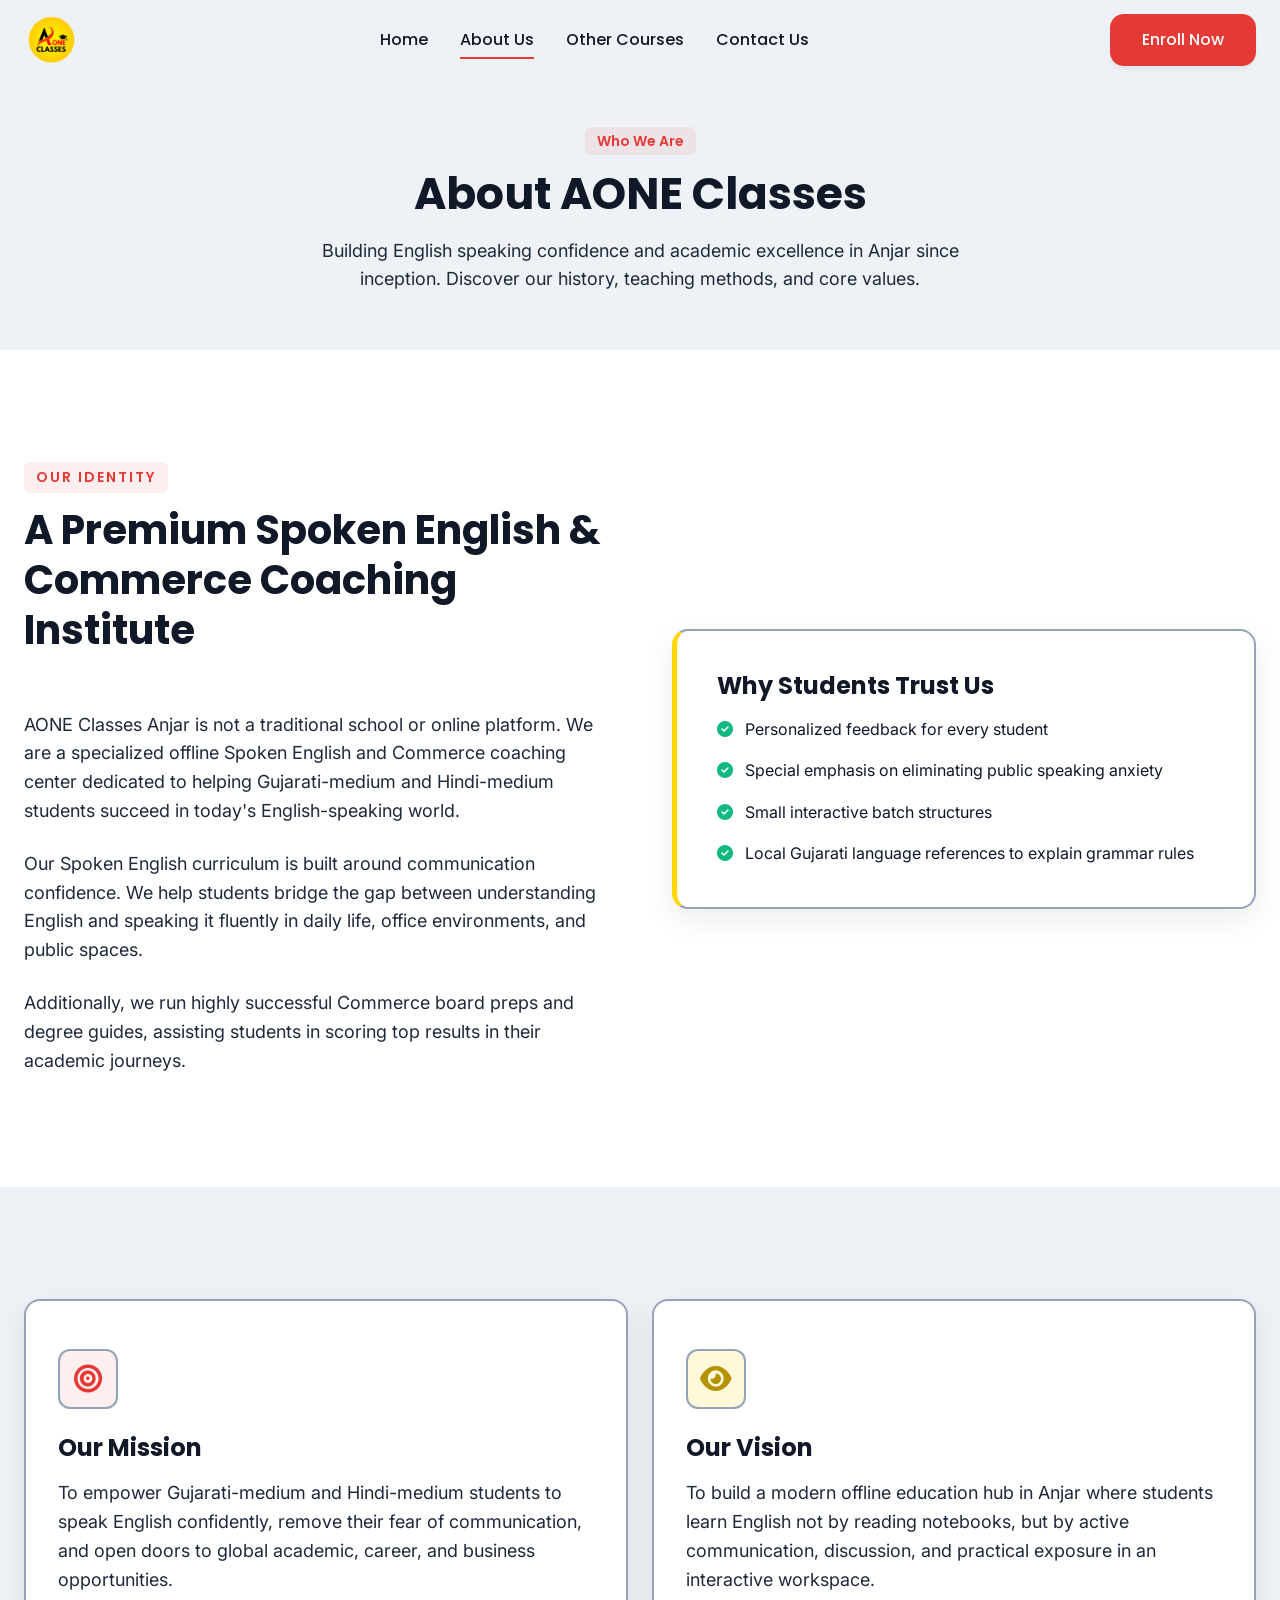
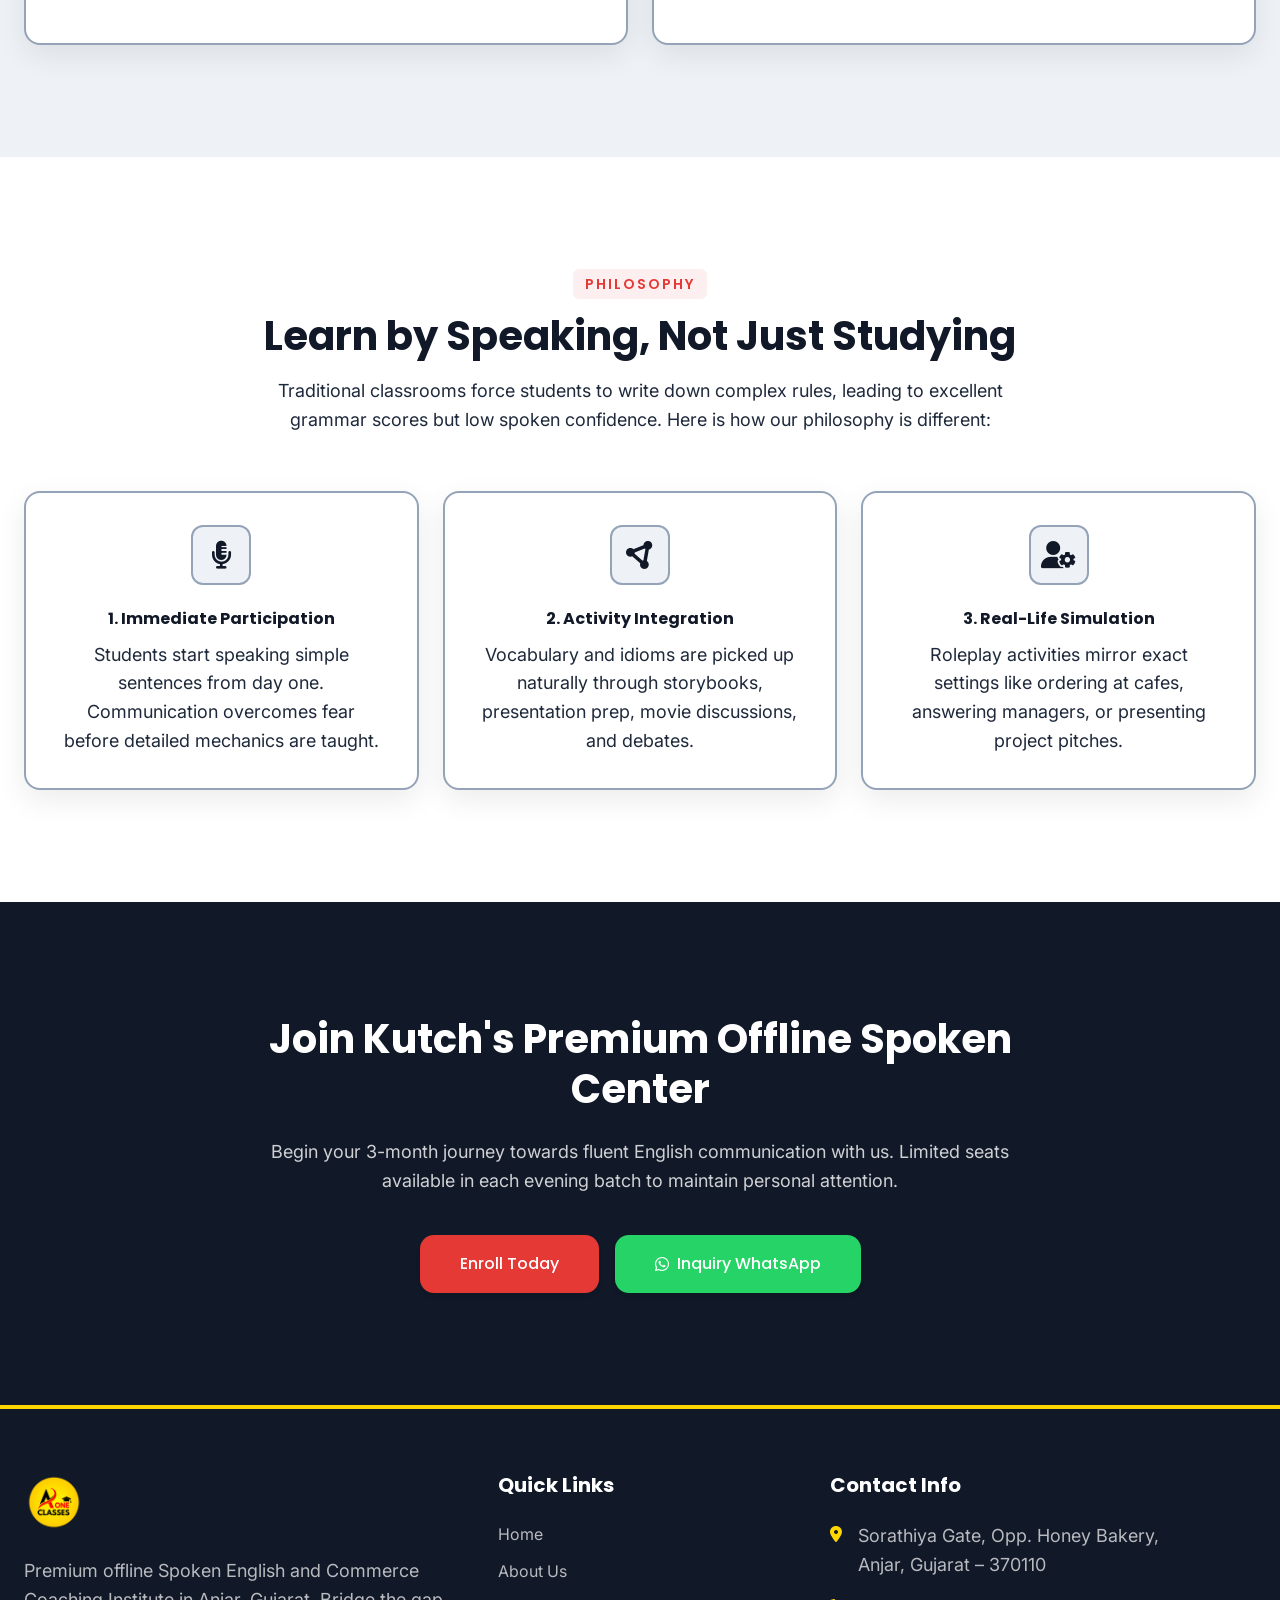
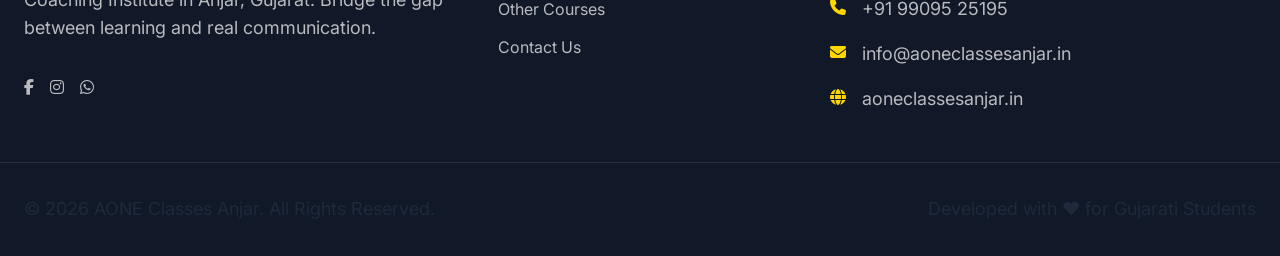
==== about.html @ 419263e0 "Initial commit: AONE Classes Anjar premium website" ====
<!DOCTYPE html>
<html lang="en">
<head>
  <meta charset="UTF-8">
  <meta name="viewport" content="width=device-width, initial-scale=1.0">
  <meta name="description" content="About AONE Classes Anjar. Learn about our Spoken English teaching philosophy, mission, vision, and practical learning methods designed for Gujarati students.">
  <title>About Us | AONE Classes Anjar</title>
  
  <!-- FontAwesome for Premium Icons -->
  <link rel="stylesheet" href="https://cdnjs.cloudflare.com/ajax/libs/font-awesome/6.4.0/css/all.min.css">
  
  <!-- Global & Component Styles -->
  <link rel="stylesheet" href="style.css">
</head>
<body>

  <!-- Sticky Navbar -->
  <header class="header header-transparent">
    <div class="container">
      <a href="index.html" class="logo" id="navLogo">
        <img src="assets/logo.png" alt="AONE Classes Logo">
      </a>
      
      <ul class="nav-links">
        <li><a href="index.html" class="nav-link">Home</a></li>
        <li><a href="about.html" class="nav-link active">About Us</a></li>
        <li><a href="courses.html" class="nav-link">Other Courses</a></li>
        <li><a href="contact.html" class="nav-link">Contact Us</a></li>
      </ul>
      
      <div class="nav-cta">
        <a href="contact.html" class="btn btn-primary">Enroll Now</a>
      </div>
      
      <button class="menu-btn" aria-label="Toggle Menu" id="mobileMenuBtn">
        <span></span>
        <span></span>
        <span></span>
      </button>
    </div>
  </header>

  <!-- Mobile Drawer Menu -->
  <div class="mobile-nav" id="mobileNavDrawer">
    <ul class="mobile-nav-links">
      <li><a href="index.html" class="mobile-nav-link">Home</a></li>
      <li><a href="about.html" class="mobile-nav-link active">About Us</a></li>
      <li><a href="courses.html" class="mobile-nav-link">Other Courses</a></li>
      <li><a href="contact.html" class="mobile-nav-link">Contact Us</a></li>
    </ul>
    <div style="margin-top: 2rem;">
      <a href="contact.html" class="btn btn-primary" style="width: 100%;">Enroll Now</a>
    </div>
  </div>

  <!-- Inner Page Banner / Hero -->
  <section class="section-padding bg-alternate" style="padding-top: calc(var(--header-height) + 3rem); padding-bottom: 3.5rem; text-align: center;">
    <div class="container reveal">
      <span class="tag" style="background-color: rgba(229, 57, 53, 0.08); color: var(--color-cta); padding: 0.25rem 0.75rem; border-radius: 6px; font-family: var(--font-headings); font-weight: 600; font-size: 0.875rem;">Who We Are</span>
      <h1 style="font-size: 2.75rem; margin-top: 0.75rem; margin-bottom: 1rem;">About AONE Classes</h1>
      <p style="max-width: 700px; margin: 0 auto;">Building English speaking confidence and academic excellence in Anjar since inception. Discover our history, teaching methods, and core values.</p>
    </div>
  </section>

  <!-- About Details Section -->
  <section class="section-padding">
    <div class="container">
      <div class="grid grid-2" style="align-items: center; gap: 4rem;">
        <div class="reveal">
          <div class="section-header">
            <span class="tag">Our Identity</span>
            <h2>A Premium Spoken English & Commerce Coaching Institute</h2>
          </div>
          <p style="margin-bottom: 1.5rem;">AONE Classes Anjar is not a traditional school or online platform. We are a specialized offline Spoken English and Commerce coaching center dedicated to helping Gujarati-medium and Hindi-medium students succeed in today's English-speaking world.</p>
          <p style="margin-bottom: 1.5rem;">Our Spoken English curriculum is built around communication confidence. We help students bridge the gap between understanding English and speaking it fluently in daily life, office environments, and public spaces.</p>
          <p>Additionally, we run highly successful Commerce board preps and degree guides, assisting students in scoring top results in their academic journeys.</p>
        </div>
        <div class="reveal delay-200">
          <div class="card" style="border-left: 5px solid var(--color-secondary); padding: 2.5rem;">
            <h3 style="margin-bottom: 1rem;">Why Students Trust Us</h3>
            <ul style="list-style: none; display: flex; flex-direction: column; gap: 1rem; color: var(--color-text-main);">
              <li style="display: flex; gap: 0.75rem; align-items: flex-start;"><i class="fa-solid fa-circle-check" style="color: #10B981; margin-top: 0.25rem;"></i> Personalized feedback for every student</li>
              <li style="display: flex; gap: 0.75rem; align-items: flex-start;"><i class="fa-solid fa-circle-check" style="color: #10B981; margin-top: 0.25rem;"></i> Special emphasis on eliminating public speaking anxiety</li>
              <li style="display: flex; gap: 0.75rem; align-items: flex-start;"><i class="fa-solid fa-circle-check" style="color: #10B981; margin-top: 0.25rem;"></i> Small interactive batch structures</li>
              <li style="display: flex; gap: 0.75rem; align-items: flex-start;"><i class="fa-solid fa-circle-check" style="color: #10B981; margin-top: 0.25rem;"></i> Local Gujarati language references to explain grammar rules</li>
            </ul>
          </div>
        </div>
      </div>
    </div>
  </section>

  <!-- Mission & Vision Cards Section -->
  <section class="section-padding bg-alternate">
    <div class="container">
      <div class="grid grid-2">
        <!-- Mission Card -->
        <div class="card reveal" style="padding: 3rem 2rem;">
          <div class="icon-box" style="background-color: rgba(229, 57, 53, 0.08); color: var(--color-cta);"><i class="fa-solid fa-bullseye"></i></div>
          <h3 style="margin-bottom: 1rem;">Our Mission</h3>
          <p>To empower Gujarati-medium and Hindi-medium students to speak English confidently, remove their fear of communication, and open doors to global academic, career, and business opportunities.</p>
        </div>
        
        <!-- Vision Card -->
        <div class="card reveal delay-200" style="padding: 3rem 2rem;">
          <div class="icon-box" style="background-color: rgba(255, 215, 0, 0.15); color: #B59300;"><i class="fa-solid fa-eye"></i></div>
          <h3 style="margin-bottom: 1rem;">Our Vision</h3>
          <p>To build a modern offline education hub in Anjar where students learn English not by reading notebooks, but by active communication, discussion, and practical exposure in an interactive workspace.</p>
        </div>
      </div>
    </div>
  </section>

  <!-- Teaching Philosophy Section -->
  <section class="section-padding">
    <div class="container">
      <div class="section-header center text-center reveal" style="max-width: 800px;">
        <span class="tag">Philosophy</span>
        <h2>Learn by Speaking, Not Just Studying</h2>
        <p>Traditional classrooms force students to write down complex rules, leading to excellent grammar scores but low spoken confidence. Here is how our philosophy is different:</p>
      </div>

      <div class="grid grid-3">
        <!-- Step 1 -->
        <div class="card reveal text-center">
          <div class="icon-box" style="margin: 0 auto 1.5rem;"><i class="fa-solid fa-microphone-lines"></i></div>
          <h4 style="margin-bottom: 0.75rem;">1. Immediate Participation</h4>
          <p>Students start speaking simple sentences from day one. Communication overcomes fear before detailed mechanics are taught.</p>
        </div>
        <!-- Step 2 -->
        <div class="card reveal delay-100 text-center">
          <div class="icon-box" style="margin: 0 auto 1.5rem;"><i class="fa-solid fa-circle-nodes"></i></div>
          <h4 style="margin-bottom: 0.75rem;">2. Activity Integration</h4>
          <p>Vocabulary and idioms are picked up naturally through storybooks, presentation prep, movie discussions, and debates.</p>
        </div>
        <!-- Step 3 -->
        <div class="card reveal delay-200 text-center">
          <div class="icon-box" style="margin: 0 auto 1.5rem;"><i class="fa-solid fa-user-gear"></i></div>
          <h4 style="margin-bottom: 0.75rem;">3. Real-Life Simulation</h4>
          <p>Roleplay activities mirror exact settings like ordering at cafes, answering managers, or presenting project pitches.</p>
        </div>
      </div>
    </div>
  </section>

  <!-- CTA Box Section -->
  <section class="section-padding" style="background-color: var(--color-primary); color: var(--color-bg-white);">
    <div class="container text-center reveal" style="max-width: 800px;">
      <h2 style="color: var(--color-bg-white); margin-bottom: 1.5rem;">Join Kutch's Premium Offline Spoken Center</h2>
      <p style="color: rgba(255, 255, 255, 0.8); margin-bottom: 2.5rem;">Begin your 3-month journey towards fluent English communication with us. Limited seats available in each evening batch to maintain personal attention.</p>
      <div class="btn-group" style="justify-content: center;">
        <a href="contact.html" class="btn btn-primary" style="padding: 1rem 2.5rem;">Enroll Today</a>
        <a href="https://wa.me/+919909525195?text=Hello%20Sir%20%F0%9F%91%8B%20%20I%20am%20interested%20in%20the%203-Month%20Spoken%20English%20Course.%20%20Could%20you%20please%20share%20the%20course%20details,%20fees,%20batch%20timings,%20and%20admission%20process?%20%20Thank%20you." class="btn btn-whatsapp" target="_blank" style="padding: 1rem 2.5rem;">
          <i class="fa-brands fa-whatsapp"></i> Inquiry WhatsApp
        </a>
      </div>
    </div>
  </section>

  <!-- Footer -->
  <footer class="footer">
    <div class="container footer-grid">
      <!-- Footer Col 1 -->
      <div class="footer-col">
        <a href="index.html" class="logo" style="max-width: 180px;">
          <img src="assets/logo.png" alt="AONE Classes Logo" style="height: 60px;">
        </a>
        <p>Premium offline Spoken English and Commerce Coaching Institute in Anjar, Gujarat. Bridge the gap between learning and real communication.</p>
        <div style="display: flex; gap: 1rem; margin-top: 0.5rem;">
          <a href="#" class="footer-link" aria-label="Facebook"><i class="fa-brands fa-facebook-f"></i></a>
          <a href="#" class="footer-link" aria-label="Instagram"><i class="fa-brands fa-instagram"></i></a>
          <a href="https://wa.me/+919909525195" class="footer-link" aria-label="WhatsApp"><i class="fa-brands fa-whatsapp"></i></a>
        </div>
      </div>

      <!-- Footer Col 2 -->
      <div class="footer-col">
        <h4>Quick Links</h4>
        <ul class="footer-links">
          <li><a href="index.html" class="footer-link">Home</a></li>
          <li><a href="about.html" class="footer-link">About Us</a></li>
          <li><a href="courses.html" class="footer-link">Other Courses</a></li>
          <li><a href="contact.html" class="footer-link">Contact Us</a></li>
        </ul>
      </div>

      <!-- Footer Col 3 -->
      <div class="footer-col">
        <h4>Contact Info</h4>
        <div class="footer-contact">
          <div class="footer-contact-item">
            <i class="fa-solid fa-location-dot"></i>
            <p>Sorathiya Gate, Opp. Honey Bakery,<br>Anjar, Gujarat – 370110</p>
          </div>
          <div class="footer-contact-item">
            <i class="fa-solid fa-phone"></i>
            <p><a href="tel:+919909525195" style="color: inherit;">+91 99095 25195</a></p>
          </div>
          <div class="footer-contact-item">
            <i class="fa-solid fa-envelope"></i>
            <p>info@aoneclassesanjar.in</p>
          </div>
          <div class="footer-contact-item">
            <i class="fa-solid fa-globe"></i>
            <p>aoneclassesanjar.in</p>
          </div>
        </div>
      </div>
    </div>

    <div class="container footer-bottom">
      <p>&copy; 2026 AONE Classes Anjar. All Rights Reserved.</p>
      <p>Developed with ❤️ for Gujarati Students</p>
    </div>
  </footer>

  <!-- Sticky Mobile Action Bar -->
  <div class="mobile-action-bar">
    <a href="tel:+919909525195" class="mobile-action-btn mobile-action-call">
      <i class="fa-solid fa-phone"></i> Call Now
    </a>
    <a href="https://wa.me/+919909525195?text=Hello%20Sir%20%F0%9F%91%8B%20%20I%20am%20interested%20in%20the%203-Month%20Spoken%20English%20Course.%20%20Could%20you%20please%20share%20the%20course%20details,%20fees,%20batch%20timings,%20and%20admission%20process?%20%20Thank%20you." target="_blank" class="mobile-action-btn mobile-action-whatsapp">
      <i class="fa-brands fa-whatsapp"></i> WhatsApp Inquiry
    </a>
  </div>

  <!-- Client-side Logic Script -->
  <script src="script.js"></script>
</body>
</html>
---- style.css ----
/* 
   AONE Classes Anjar - Premium Stylesheet
   Design System: White (65%) | Navy (20%) | Yellow (10%) | Red (5%)
*/

@import url('https://fonts.googleapis.com/css2?family=Inter:wght@400;500;600&family=Poppins:wght@500;600;700&display=swap');

/* --- Design Tokens / Variables --- */
:root {
  --color-primary: #111827;       /* Dark Navy */
  --color-secondary: #FFD700;     /* Yellow Accent */
  --color-cta: #E53935;           /* Red CTA */
  --color-cta-hover: #C62828;     /* Darker Red */
  --color-yellow-hover: #E6C200;  /* Darker Yellow */
  --color-bg-white: #FFFFFF;
  --color-bg-light: #EEF2F6;      /* Light Gray alternate background */
  --color-text-main: #0F172A;     /* Navy Text */
  --color-text-sub: #1E293B;      /* Gray Text */
  --color-border: #94A3B8;
  
  /* Fonts */
  --font-headings: 'Poppins', sans-serif;
  --font-body: 'Inter', sans-serif;
  
  /* Shadows */
  --shadow-sm: 0 4px 6px -1px rgba(0, 0, 0, 0.05), 0 2px 4px -1px rgba(0, 0, 0, 0.03);
  --shadow-md: 0 10px 30px rgba(0, 0, 0, 0.08);
  --shadow-lg: 0 20px 40px rgba(17, 24, 39, 0.12);
  --shadow-yellow: 0 10px 30px rgba(255, 215, 0, 0.25);
  --shadow-red: 0 10px 30px rgba(229, 57, 53, 0.25);
  
  /* Transitions */
  --transition-fast: 150ms cubic-bezier(0.4, 0, 0.2, 1);
  --transition-normal: 300ms cubic-bezier(0.4, 0, 0.2, 1);
  --transition-slow: 600ms cubic-bezier(0.4, 0, 0.2, 1);
  
  /* Layout */
  --max-width: 1280px;
  --header-height: 80px;
}

/* --- Reset & Base Styles --- */
*, *::before, *::after {
  box-sizing: border-box;
  margin: 0;
  padding: 0;
}

html {
  scroll-behavior: smooth;
  font-size: 16px;
}

body {
  font-family: var(--font-body);
  background-color: var(--color-bg-white);
  color: var(--color-text-main);
  line-height: 1.6;
  overflow-x: hidden;
  -webkit-font-smoothing: antialiased;
}

/* --- Typography --- */
h1, h2, h3, h4, h5, h6 {
  font-family: var(--font-headings);
  font-weight: 700;
  line-height: 1.25;
  color: var(--color-primary);
}

p {
  color: var(--color-text-sub);
  font-size: 1rem;
}

/* Fluid sizes */
h1 {
  font-size: 2.25rem; /* 36px Mobile */
}
h2 {
  font-size: 1.75rem; /* 28px Mobile */
}
h3 {
  font-size: 1.5rem;
}
.subheading {
  font-size: 1.25rem; /* 20px Mobile */
  color: var(--color-text-sub);
  font-family: var(--font-body);
}

@media (min-width: 768px) {
  h1 { font-size: 3rem; } /* 48px Tablet */
  h2 { font-size: 2rem; } /* 32px Tablet */
  .subheading { font-size: 1.35rem; }
}

@media (min-width: 1024px) {
  h1 { font-size: 4rem; } /* 64px Desktop */
  h2 { font-size: 2.5rem; } /* 40px Desktop */
  .subheading { font-size: 1.5rem; } /* 24px Desktop */
  p { font-size: 1.125rem; } /* 18px Desktop */
}

a {
  text-decoration: none;
  color: inherit;
  transition: var(--transition-fast);
}

/* --- Layout Utility --- */
.container {
  width: 100%;
  max-width: var(--max-width);
  margin-left: auto;
  margin-right: auto;
  padding-left: 1.5rem;
  padding-right: 1.5rem;
}

.section-padding {
  padding-top: 5rem;
  padding-bottom: 5rem;
}

@media (min-width: 768px) {
  .section-padding {
    padding-top: 7rem;
    padding-bottom: 7rem;
  }
}

.bg-alternate {
  background-color: var(--color-bg-light);
}

.text-center { text-align: center; }

.grid {
  display: grid;
  gap: 1.5rem;
}

.grid-2 {
  grid-template-columns: 1fr;
}

.grid-3 {
  grid-template-columns: 1fr;
}

.grid-4 {
  grid-template-columns: 1fr;
}

@media (min-width: 768px) {
  .grid-2 { grid-template-columns: repeat(2, 1fr); }
  .grid-3 { grid-template-columns: repeat(2, 1fr); }
  .grid-4 { grid-template-columns: repeat(2, 1fr); }
}

@media (min-width: 1024px) {
  .grid-3 { grid-template-columns: repeat(3, 1fr); }
  .grid-4 { grid-template-columns: repeat(4, 1fr); }
}

/* --- Button Design --- */
.btn {
  display: inline-flex;
  align-items: center;
  justify-content: center;
  font-family: var(--font-headings);
  font-weight: 500;
  font-size: 1rem;
  padding: 0.85rem 2rem;
  border-radius: 14px;
  cursor: pointer;
  transition: var(--transition-normal);
  border: none;
  text-align: center;
  gap: 0.5rem;
}

.btn-primary {
  background-color: var(--color-cta);
  color: var(--color-bg-white);
  box-shadow: var(--shadow-sm);
}

.btn-primary:hover {
  background-color: var(--color-cta-hover);
  transform: scale(1.03);
  box-shadow: var(--shadow-red);
}

.btn-secondary {
  background-color: var(--color-secondary);
  color: var(--color-primary);
  box-shadow: var(--shadow-sm);
}

.btn-secondary:hover {
  background-color: var(--color-yellow-hover);
  transform: translateY(-3px);
  box-shadow: var(--shadow-yellow);
}

.btn-outline {
  background-color: transparent;
  color: var(--color-primary);
  border: 2px solid var(--color-primary);
}

.btn-outline:hover {
  background-color: var(--color-primary);
  color: var(--color-bg-white);
}

.btn-group {
  display: flex;
  flex-wrap: wrap;
  gap: 1rem;
}

/* --- Navigation Bar --- */
.header {
  position: fixed;
  top: 0;
  left: 0;
  width: 100%;
  height: var(--header-height);
  z-index: 1000;
  transition: var(--transition-normal);
  display: flex;
  align-items: center;
}

.header-transparent {
  background-color: transparent;
}

.header-scrolled {
  background-color: rgba(255, 255, 255, 0.85);
  backdrop-filter: blur(10px);
  -webkit-backdrop-filter: blur(10px);
  box-shadow: 0 4px 20px rgba(0, 0, 0, 0.05);
  border-bottom: 1px solid var(--color-border);
}

.header .container {
  display: flex;
  justify-content: space-between;
  align-items: center;
}

.logo {
  font-family: var(--font-headings);
  font-weight: 700;
  font-size: 1.5rem;
  color: var(--color-primary);
  display: flex;
  align-items: center;
  gap: 0.5rem;
}

.logo:hover {
  transform: scale(1.05);
}

.logo span {
  color: var(--color-cta);
}

.logo-badge {
  background-color: var(--color-secondary);
  color: var(--color-primary);
  font-size: 0.75rem;
  padding: 0.2rem 0.5rem;
  border-radius: 6px;
  font-weight: 600;
}

.nav-links {
  display: none;
  list-style: none;
  gap: 2rem;
  align-items: center;
}

@media (min-width: 1024px) {
  .nav-links {
    display: flex;
  }
}

.nav-link {
  font-family: var(--font-headings);
  font-weight: 500;
  font-size: 1rem;
  color: var(--color-primary);
  position: relative;
  padding: 0.5rem 0;
}

.nav-link::after {
  content: '';
  position: absolute;
  bottom: 0;
  left: 0;
  width: 0;
  height: 2px;
  background-color: var(--color-cta);
  transition: var(--transition-normal);
}

.nav-link:hover::after,
.nav-link.active::after {
  width: 100%;
}

.nav-link:hover {
  color: var(--color-cta);
}

.nav-cta {
  display: none;
}

@media (min-width: 1024px) {
  .nav-cta {
    display: block;
  }
}

/* Mobile Menu Toggle */
.menu-btn {
  display: flex;
  flex-direction: column;
  justify-content: space-between;
  width: 28px;
  height: 20px;
  background: transparent;
  border: none;
  cursor: pointer;
  z-index: 1001;
}

.menu-btn span {
  display: block;
  width: 100%;
  height: 3px;
  background-color: var(--color-primary);
  border-radius: 2px;
  transition: var(--transition-normal);
}

@media (min-width: 1024px) {
  .menu-btn {
    display: none;
  }
}

/* Open state menu lines */
.menu-btn.open span:nth-child(1) {
  transform: translateY(8px) rotate(45deg);
}

.menu-btn.open span:nth-child(2) {
  opacity: 0;
}

.menu-btn.open span:nth-child(3) {
  transform: translateY(-9px) rotate(-45deg);
}

/* Mobile Menu Drawer */
.mobile-nav {
  position: fixed;
  top: 0;
  right: -100%;
  width: 80%;
  max-width: 320px;
  height: 100vh;
  background-color: var(--color-bg-white);
  box-shadow: -10px 0 30px rgba(0, 0, 0, 0.1);
  z-index: 999;
  padding: 8rem 2rem 2rem;
  transition: var(--transition-normal);
  display: flex;
  flex-direction: column;
  gap: 2rem;
}

.mobile-nav.open {
  right: 0;
}

.mobile-nav-links {
  list-style: none;
  display: flex;
  flex-direction: column;
  gap: 1.5rem;
}

.mobile-nav-link {
  font-family: var(--font-headings);
  font-size: 1.25rem;
  font-weight: 600;
  color: var(--color-primary);
}

.mobile-nav-link:hover,
.mobile-nav-link.active {
  color: var(--color-cta);
  padding-left: 0.5rem;
}

/* --- Card Styles --- */
.card {
  background-color: var(--color-bg-white);
  border-radius: 16px;
  border: 2px solid var(--color-border);
  box-shadow: var(--shadow-md);
  padding: 2rem;
  transition: var(--transition-normal);
  position: relative;
  overflow: hidden;
}

.card:hover {
  transform: translateY(-8px);
  box-shadow: var(--shadow-lg);
  border-color: var(--color-secondary);
}

.card::before {
  content: '';
  position: absolute;
  top: 0;
  left: 0;
  width: 100%;
  height: 4px;
  background: var(--color-secondary);
  opacity: 0;
  transition: var(--transition-normal);
}

.card:hover::before {
  opacity: 1;
}

/* Icon box inside card */
.icon-box {
  width: 60px;
  height: 60px;
  border-radius: 12px;
  background-color: var(--color-bg-light);
  border: 2px solid var(--color-border);
  display: flex;
  align-items: center;
  justify-content: center;
  font-size: 1.75rem;
  margin-bottom: 1.5rem;
  transition: var(--transition-normal);
  color: var(--color-primary);
}

.card:hover .icon-box {
  background-color: var(--color-secondary);
  transform: scale(1.05);
  box-shadow: var(--shadow-yellow);
}

/* --- Hero Section Layout --- */
.hero {
  padding-top: calc(var(--header-height) + 2rem);
  padding-bottom: 4rem;
  overflow: hidden;
  position: relative;
  background: linear-gradient(135deg, #FFFFFF 0%, var(--color-bg-light) 100%);
}

@media (min-width: 1024px) {
  .hero {
    padding-top: calc(var(--header-height) + 4rem);
    padding-bottom: 6rem;
  }
}

.hero-grid {
  display: grid;
  grid-template-columns: 1fr;
  align-items: center;
  gap: 3rem;
}

@media (min-width: 1024px) {
  .hero-grid {
    grid-template-columns: 1.2fr 0.8fr;
  }
}

.hero-content {
  display: flex;
  flex-direction: column;
  gap: 1.5rem;
}

.badge {
  display: inline-flex;
  align-items: center;
  align-self: flex-start;
  gap: 0.5rem;
  background-color: rgba(229, 57, 53, 0.1);
  color: var(--color-cta);
  padding: 0.5rem 1rem;
  border-radius: 30px;
  font-size: 0.875rem;
  font-weight: 600;
  font-family: var(--font-headings);
  border: 1px solid rgba(229, 57, 53, 0.2);
}

.hero-trust-bar {
  display: flex;
  flex-wrap: wrap;
  gap: 1rem;
  margin-top: 1rem;
}

.trust-item {
  display: flex;
  align-items: center;
  gap: 0.5rem;
  font-size: 0.875rem;
  font-weight: 500;
  color: var(--color-primary);
  background-color: var(--color-bg-white);
  padding: 0.4rem 0.8rem;
  border-radius: 30px;
  box-shadow: var(--shadow-sm);
  border: 2px solid var(--color-border);
}

.trust-item i {
  color: #10B981; /* Success Green */
}

/* Hero Image Column with yellow glow accent */
.hero-image-wrapper {
  position: relative;
  display: flex;
  justify-content: center;
  align-items: center;
}

.hero-glow {
  position: absolute;
  width: 350px;
  height: 350px;
  border-radius: 50%;
  background: radial-gradient(circle, rgba(255,215,0,0.4) 0%, rgba(255,255,255,0) 70%);
  filter: blur(20px);
  z-index: 1;
}

@media (min-width: 768px) {
  .hero-glow {
    width: 450px;
    height: 450px;
  }
}

.hero-image {
  position: relative;
  z-index: 2;
  width: 100%;
  max-width: 400px;
  border-radius: 24px;
  box-shadow: var(--shadow-lg);
  object-fit: cover;
  border: 4px solid var(--color-bg-white);
}

/* Floating Badges in Hero */
.floating-card {
  position: absolute;
  z-index: 3;
  background-color: var(--color-bg-white);
  padding: 0.85rem 1.25rem;
  border-radius: 16px;
  box-shadow: var(--shadow-md);
  display: flex;
  align-items: center;
  gap: 0.75rem;
  border: 2px solid var(--color-border);
  animation: float 4s ease-in-out infinite;
}

.floating-card-1 {
  top: 15%;
  left: -5%;
  animation-delay: 0s;
}

.floating-card-2 {
  bottom: 20%;
  right: -5%;
  animation-delay: 1.5s;
}

.floating-card-3 {
  bottom: 5%;
  left: 5%;
  animation-delay: 3s;
}

@media (max-width: 768px) {
  .floating-card {
    display: none; /* Hide on mobile to keep layout clean */
  }
}

.floating-card i {
  color: var(--color-cta);
  font-size: 1.25rem;
  background-color: rgba(229, 57, 53, 0.1);
  padding: 0.5rem;
  border-radius: 10px;
}

.floating-card span {
  font-family: var(--font-headings);
  font-weight: 600;
  font-size: 0.875rem;
  color: var(--color-primary);
}

@keyframes float {
  0% { transform: translateY(0px); }
  50% { transform: translateY(-10px); }
  100% { transform: translateY(0px); }
}

/* --- Section Title --- */
.section-header {
  margin-bottom: 3.5rem;
  max-width: 700px;
}

.section-header.center {
  margin-left: auto;
  margin-right: auto;
}

.section-header .tag {
  color: var(--color-cta);
  font-family: var(--font-headings);
  font-weight: 600;
  font-size: 0.875rem;
  text-transform: uppercase;
  letter-spacing: 2px;
  margin-bottom: 0.75rem;
  display: inline-block;
  background-color: rgba(229, 57, 53, 0.08);
  padding: 0.25rem 0.75rem;
  border-radius: 6px;
}

.section-header h2 {
  margin-bottom: 1rem;
}

/* --- Stats Grid --- */
.stats-bar {
  background-color: var(--color-primary);
  color: var(--color-bg-white);
  padding: 3rem 1.5rem;
  border-radius: 24px;
  margin-top: -3rem;
  position: relative;
  z-index: 10;
  box-shadow: var(--shadow-lg);
}

.stats-grid {
  display: grid;
  grid-template-columns: 1fr;
  gap: 2rem;
  text-align: center;
}

@media (min-width: 768px) {
  .stats-grid {
    grid-template-columns: repeat(3, 1fr);
  }
}

.stat-item h3 {
  font-size: 2.75rem;
  color: var(--color-secondary);
  margin-bottom: 0.25rem;
}

.stat-item p {
  color: rgba(255, 255, 255, 0.7);
  font-size: 1rem;
}

/* --- FAQ Accordion --- */
.faq-list {
  max-width: 800px;
  margin: 0 auto;
  display: flex;
  flex-direction: column;
  gap: 1rem;
}

.faq-item {
  border-radius: 12px;
  border: 2px solid var(--color-border);
  background-color: var(--color-bg-white);
  overflow: hidden;
  transition: var(--transition-normal);
}

.faq-question {
  width: 100%;
  padding: 1.5rem;
  display: flex;
  justify-content: space-between;
  align-items: center;
  background: none;
  border: none;
  cursor: pointer;
  text-align: left;
}

.faq-question h4 {
  font-size: 1.125rem;
  font-weight: 600;
  color: var(--color-primary);
  transition: var(--transition-normal);
}

.faq-icon {
  width: 24px;
  height: 24px;
  position: relative;
  flex-shrink: 0;
  transition: var(--transition-normal);
  color: var(--color-cta);
}

.faq-icon::before,
.faq-icon::after {
  content: '';
  position: absolute;
  background-color: currentColor;
  transition: var(--transition-normal);
}

/* Horizontal line */
.faq-icon::before {
  top: 11px;
  left: 4px;
  width: 16px;
  height: 2px;
}

/* Vertical line */
.faq-icon::after {
  top: 4px;
  left: 11px;
  width: 2px;
  height: 16px;
}

.faq-answer {
  max-height: 0;
  overflow: hidden;
  transition: max-height var(--transition-normal) ease-out;
}

.faq-answer-content {
  padding: 0 1.5rem 1.5rem;
  color: var(--color-text-sub);
  font-size: 1rem;
}

/* Active FAQ states toggled via JS */
.faq-item.active {
  border-color: var(--color-cta);
  box-shadow: 0 10px 20px rgba(229, 57, 53, 0.05);
}

.faq-item.active .faq-question h4 {
  color: var(--color-cta);
}

.faq-item.active .faq-icon {
  transform: rotate(45deg);
}

/* --- Testimonials --- */
.testimonials-grid {
  display: grid;
  grid-template-columns: 1fr;
  gap: 2rem;
}

@media (min-width: 768px) {
  .testimonials-grid {
    grid-template-columns: repeat(2, 1fr);
  }
}

@media (min-width: 1024px) {
  .testimonials-grid {
    grid-template-columns: repeat(3, 1fr);
  }
}

.testimonial-card {
  background-color: var(--color-bg-white);
  border-radius: 16px;
  border: 2px solid var(--color-border);
  box-shadow: var(--shadow-sm);
  padding: 2.25rem;
  display: flex;
  flex-direction: column;
  justify-content: space-between;
  position: relative;
  transition: var(--transition-normal);
}

.testimonial-card:hover {
  transform: translateY(-5px);
  box-shadow: var(--shadow-md);
  border-color: var(--color-secondary);
}

.testimonial-stars {
  color: var(--color-secondary);
  font-size: 1rem;
  margin-bottom: 1rem;
}

.testimonial-text {
  font-style: italic;
  font-size: 1rem;
  color: var(--color-text-main);
  margin-bottom: 1.5rem;
}

.testimonial-user {
  display: flex;
  align-items: center;
  gap: 1rem;
}

.testimonial-avatar {
  width: 48px;
  height: 48px;
  border-radius: 50%;
  background-color: var(--color-secondary);
  color: var(--color-primary);
  display: flex;
  align-items: center;
  justify-content: center;
  font-weight: 700;
  font-family: var(--font-headings);
}

.testimonial-user-info h5 {
  font-size: 1rem;
  font-weight: 600;
}

.testimonial-user-info span {
  font-size: 0.85rem;
  color: var(--color-text-sub);
}

/* --- Contact Page Form & Styling --- */
.contact-grid {
  display: grid;
  grid-template-columns: 1fr;
  gap: 3rem;
}

@media (min-width: 1024px) {
  .contact-grid {
    grid-template-columns: 1fr 1.2fr;
  }
}

.contact-info {
  display: flex;
  flex-direction: column;
  gap: 2rem;
}

.contact-info-item {
  display: flex;
  gap: 1.25rem;
  align-items: flex-start;
}

.contact-info-icon {
  width: 50px;
  height: 50px;
  border-radius: 12px;
  background-color: rgba(229, 57, 53, 0.08);
  color: var(--color-cta);
  display: flex;
  align-items: center;
  justify-content: center;
  font-size: 1.25rem;
  flex-shrink: 0;
}

.contact-info-text h4 {
  font-size: 1.125rem;
  margin-bottom: 0.25rem;
}

.contact-info-text p, 
.contact-info-text a {
  font-size: 1rem;
  color: var(--color-text-sub);
}

.map-wrapper {
  border-radius: 16px;
  overflow: hidden;
  box-shadow: var(--shadow-md);
  border: 2px solid var(--color-border);
  height: 250px;
}

@media (min-width: 768px) {
  .map-wrapper {
    height: 350px;
  }
}

.contact-form-card {
  background-color: var(--color-bg-white);
  border-radius: 20px;
  box-shadow: var(--shadow-lg);
  padding: 2.5rem;
  border: 2px solid var(--color-border);
}

.form-group {
  margin-bottom: 1.5rem;
  position: relative;
}

.form-label {
  display: block;
  font-size: 0.875rem;
  font-family: var(--font-headings);
  font-weight: 500;
  margin-bottom: 0.5rem;
  color: var(--color-primary);
}

.form-control {
  width: 100%;
  padding: 0.85rem 1.25rem;
  border: 2px solid var(--color-border);
  border-radius: 12px;
  font-family: var(--font-body);
  font-size: 1rem;
  background-color: var(--color-bg-light);
  color: var(--color-text-main);
  transition: var(--transition-normal);
}

.form-control:focus {
  outline: none;
  border-color: var(--color-cta);
  background-color: var(--color-bg-white);
  box-shadow: 0 0 0 4px rgba(229, 57, 53, 0.1);
}

textarea.form-control {
  resize: vertical;
  min-height: 120px;
}

/* Form success modal/card state */
.form-success-message {
  display: none;
  text-align: center;
  padding: 2rem 1rem;
}

.form-success-message i {
  font-size: 3.5rem;
  color: #10B981;
  margin-bottom: 1.5rem;
}

.form-success-message h3 {
  margin-bottom: 0.5rem;
}

/* --- Course Page Elements --- */
.course-card {
  padding: 2.5rem;
  background-color: var(--color-bg-white);
  border-radius: 20px;
  box-shadow: var(--shadow-md);
  border: 2px solid var(--color-border);
  transition: var(--transition-normal);
  display: flex;
  flex-direction: column;
  justify-content: space-between;
}

.course-card:hover {
  transform: translateY(-8px);
  box-shadow: var(--shadow-lg);
  border-color: var(--color-secondary);
}

.course-badge {
  display: inline-block;
  align-self: flex-start;
  background-color: rgba(255, 215, 0, 0.15);
  color: #B59300;
  padding: 0.35rem 0.85rem;
  border-radius: 8px;
  font-size: 0.8rem;
  font-weight: 600;
  font-family: var(--font-headings);
  margin-bottom: 1rem;
}

.course-title {
  font-size: 1.5rem;
  margin-bottom: 0.5rem;
}

.course-meta {
  color: var(--color-text-sub);
  font-size: 0.875rem;
  margin-bottom: 1.5rem;
}

.course-list {
  list-style: none;
  margin-bottom: 2rem;
  display: flex;
  flex-direction: column;
  gap: 0.75rem;
}

.course-list-item {
  display: flex;
  align-items: center;
  gap: 0.75rem;
  font-size: 0.95rem;
  color: var(--color-text-main);
}

.course-list-item i {
  color: #10B981;
  font-size: 0.875rem;
}

/* --- Footer --- */
.footer {
  background-color: var(--color-primary);
  color: rgba(255, 255, 255, 0.7);
  padding: 4rem 0 2rem;
  border-top: 4px solid var(--color-secondary);
}

.footer-grid {
  display: grid;
  grid-template-columns: 1fr;
  gap: 3rem;
  margin-bottom: 3rem;
}

@media (min-width: 768px) {
  .footer-grid {
    grid-template-columns: repeat(2, 1fr);
  }
}

@media (min-width: 1024px) {
  .footer-grid {
    grid-template-columns: 1.5fr 1fr 1.5fr;
  }
}

.footer-col {
  display: flex;
  flex-direction: column;
  gap: 1.5rem;
}

.footer-col h3,
.footer-col h4 {
  color: var(--color-bg-white);
  font-size: 1.25rem;
}

.footer-col p {
  color: rgba(255, 255, 255, 0.7);
}

.footer-links {
  list-style: none;
  display: flex;
  flex-direction: column;
  gap: 0.75rem;
}

.footer-link {
  color: rgba(255, 255, 255, 0.7);
  transition: var(--transition-fast);
}

.footer-link:hover {
  color: var(--color-secondary);
  padding-left: 0.25rem;
}

.footer-contact {
  display: flex;
  flex-direction: column;
  gap: 1rem;
}

.footer-contact-item {
  display: flex;
  align-items: flex-start;
  gap: 1rem;
}

.footer-contact-item i {
  color: var(--color-secondary);
  margin-top: 0.25rem;
}

.footer-bottom {
  border-top: 1px solid rgba(255, 255, 255, 0.1);
  padding-top: 2rem;
  display: flex;
  flex-direction: column;
  justify-content: space-between;
  align-items: center;
  gap: 1rem;
  text-align: center;
}

@media (min-width: 768px) {
  .footer-bottom {
    flex-direction: row;
    text-align: left;
  }
}

/* --- Mobile Bottom Sticky Action Bar --- */
.mobile-action-bar {
  position: fixed;
  bottom: 0;
  left: 0;
  width: 100%;
  background-color: var(--color-bg-white);
  border-top: 1px solid var(--color-border);
  box-shadow: 0 -4px 20px rgba(0, 0, 0, 0.08);
  display: flex;
  z-index: 900;
}

@media (min-width: 1024px) {
  .mobile-action-bar {
    display: none; /* Hide on desktop */
  }
}

.mobile-action-btn {
  flex: 1;
  text-align: center;
  padding: 1rem;
  font-family: var(--font-headings);
  font-weight: 600;
  font-size: 0.95rem;
  display: flex;
  align-items: center;
  justify-content: center;
  gap: 0.5rem;
}

.mobile-action-call {
  background-color: var(--color-primary);
  color: var(--color-bg-white);
}

.mobile-action-whatsapp {
  background-color: #25D366; /* WhatsApp Green */
  color: var(--color-bg-white);
}

/* Make sure scrolling has extra space on mobile to account for the sticky bar */
@media (max-width: 1023px) {
  body {
    padding-bottom: 60px;
  }
}

/* --- Scroll Animation Classes --- */
.reveal {
  opacity: 0;
  transform: translateY(40px);
  transition: opacity var(--transition-slow), transform var(--transition-slow);
}

.reveal.revealed {
  opacity: 1;
  transform: translateY(0);
}

/* Stagger delay classes */
.delay-100 { transition-delay: 100ms; }
.delay-200 { transition-delay: 200ms; }
.delay-300 { transition-delay: 300ms; }
.delay-400 { transition-delay: 400ms; }

/* Custom icon designs */
.icon-success {
  color: #10B981;
}

/* Learning Activities Specific Grid styling */
.activities-grid {
  grid-template-columns: 1fr;
}
@media (min-width: 640px) {
  .activities-grid { grid-template-columns: repeat(2, 1fr); }
}
@media (min-width: 1024px) {
  .activities-grid { grid-template-columns: repeat(3, 1fr); }
}

.activity-card {
  display: flex;
  gap: 1.25rem;
  align-items: flex-start;
  background-color: var(--color-bg-white);
  border: 2px solid var(--color-border);
  border-radius: 16px;
  padding: 1.5rem;
  transition: var(--transition-normal);
}

.activity-card:hover {
  transform: translateY(-5px);
  box-shadow: var(--shadow-md);
  border-color: var(--color-secondary);
}

.activity-icon {
  font-size: 1.5rem;
  color: var(--color-primary);
  background-color: var(--color-bg-light);
  width: 48px;
  height: 48px;
  border-radius: 10px;
  display: flex;
  align-items: center;
  justify-content: center;
  flex-shrink: 0;
  transition: var(--transition-normal);
}

.activity-card:hover .activity-icon {
  background-color: var(--color-secondary);
  color: var(--color-primary);
}

.activity-details h4 {
  font-size: 1.1rem;
  margin-bottom: 0.25rem;
}

.activity-details p {
  font-size: 0.9rem;
}

/* --- BRAND LOGO AND NEW SECTION ADDITIONS --- */

.logo img {
  height: 55px;
  width: auto;
  object-fit: contain;
  transition: var(--transition-normal);
}

.logo:hover img {
  transform: scale(1.05);
}

/* About Section Testimonial Carousel */
.about-carousel {
  position: relative;
  width: 100%;
  max-width: 420px;
  height: 380px;
  border-radius: 24px;
  overflow: hidden;
  box-shadow: var(--shadow-lg);
  background: var(--color-bg-white);
  border: 2px solid var(--color-border);
  display: flex;
  align-items: center;
  justify-content: center;
  margin: 0 auto;
}

.about-carousel-glow {
  position: absolute;
  width: 100%;
  height: 100%;
  background: radial-gradient(circle, rgba(255, 215, 0, 0.15) 0%, rgba(255, 255, 255, 0) 70%);
  z-index: 1;
  pointer-events: none;
}

.about-slide {
  position: absolute;
  top: 0;
  left: 0;
  width: 100%;
  height: 100%;
  padding: 2.5rem 2.5rem 4.5rem;
  display: flex;
  flex-direction: column;
  justify-content: space-between;
  opacity: 0;
  transform: translateX(30px);
  transition: opacity 600ms ease, transform 600ms ease;
  z-index: 2;
  background: var(--color-bg-white);
}

.about-slide.active {
  opacity: 1;
  transform: translateX(0);
}

.about-slide-content {
  font-style: italic;
  font-size: 1.05rem;
  color: var(--color-text-main);
  line-height: 1.6;
}

.about-slide-author {
  display: flex;
  align-items: center;
  gap: 1rem;
  margin-top: 1rem;
}

.about-slide-avatar {
  width: 44px;
  height: 44px;
  border-radius: 50%;
  background-color: var(--color-secondary);
  color: var(--color-primary);
  display: flex;
  align-items: center;
  justify-content: center;
  font-weight: 700;
  font-family: var(--font-headings);
}

.about-slide-details h5 {
  font-size: 0.95rem;
  font-weight: 600;
  color: var(--color-primary);
}

.about-slide-details span {
  font-size: 0.8rem;
  color: var(--color-text-sub);
}

.about-carousel-dots {
  position: absolute;
  bottom: 1.5rem;
  left: 50%;
  transform: translateX(-50%);
  display: flex;
  gap: 0.5rem;
  z-index: 10;
}

.about-carousel-dot {
  width: 8px;
  height: 8px;
  border-radius: 50%;
  background-color: var(--color-border);
  cursor: pointer;
  transition: var(--transition-fast);
}

.about-carousel-dot.active {
  background-color: var(--color-cta);
  width: 20px;
  border-radius: 4px;
}

/* Pain Points / Struggle List */
.struggle-list {
  list-style: none;
  display: flex;
  flex-direction: column;
  gap: 1rem;
  margin-top: 1.5rem;
}

.struggle-item {
  display: flex;
  align-items: center;
  gap: 1rem;
  padding: 1rem 1.25rem;
  background-color: var(--color-bg-white);
  border: 2px solid var(--color-border);
  border-radius: 14px;
  transition: var(--transition-normal);
  box-shadow: var(--shadow-sm);
}

.struggle-item:hover {
  transform: translateX(5px);
  border-color: rgba(229, 57, 53, 0.3);
  box-shadow: var(--shadow-md);
}

.struggle-icon {
  color: var(--color-cta);
  background-color: rgba(229, 57, 53, 0.1);
  width: 36px;
  height: 36px;
  border-radius: 50%;
  display: flex;
  align-items: center;
  justify-content: center;
  flex-shrink: 0;
  font-size: 0.875rem;
}

.struggle-text {
  font-weight: 500;
  font-size: 1rem;
  color: var(--color-primary);
}

/* Solutions / How AONE Helps */
.solution-list {
  list-style: none;
  display: flex;
  flex-direction: column;
  gap: 1rem;
  margin-top: 1.5rem;
}

.solution-item {
  display: flex;
  align-items: flex-start;
  gap: 1rem;
  padding: 1rem 1.25rem;
  background-color: var(--color-bg-white);
  border: 2px solid var(--color-border);
  border-radius: 14px;
  transition: var(--transition-normal);
  box-shadow: var(--shadow-sm);
}

.solution-item:hover {
  transform: translateX(5px);
  border-color: rgba(16, 185, 129, 0.3);
  box-shadow: var(--shadow-md);
}

.solution-icon {
  color: #10B981;
  background-color: rgba(16, 185, 129, 0.1);
  width: 36px;
  height: 36px;
  border-radius: 50%;
  display: flex;
  align-items: center;
  justify-content: center;
  flex-shrink: 0;
  font-size: 0.875rem;
  margin-top: 0.15rem;
}

.solution-text-container h4 {
  font-size: 1.05rem;
  margin-bottom: 0.15rem;
  color: var(--color-primary);
}

.solution-text-container p {
  font-size: 0.9rem;
  color: var(--color-text-sub);
}

/* Green WhatsApp Button Style */
.btn-whatsapp {
  background-color: #25D366; /* WhatsApp Green */
  color: #FFFFFF !important;
  box-shadow: var(--shadow-sm);
}

.btn-whatsapp:hover {
  background-color: #128C7E; /* Darker WhatsApp Green */
  transform: translateY(-3px);
  box-shadow: 0 10px 30px rgba(37, 211, 102, 0.25);
}

/* Carousel Arrow Buttons */
.about-carousel-arrow {
  position: absolute;
  top: 50%;
  transform: translateY(-50%);
  width: 44px;
  height: 44px;
  border-radius: 50%;
  background-color: var(--color-bg-white);
  border: 2px solid var(--color-border);
  color: var(--color-primary);
  display: flex;
  align-items: center;
  justify-content: center;
  cursor: pointer;
  z-index: 15;
  transition: var(--transition-normal);
  box-shadow: var(--shadow-sm);
  font-size: 1rem;
}

.about-carousel-arrow:hover {
  background-color: var(--color-cta);
  color: var(--color-bg-white);
  border-color: var(--color-cta);
  transform: translateY(-50%) scale(1.08);
  box-shadow: var(--shadow-red);
}

.about-carousel-arrow.prev {
  left: -22px;
}

.about-carousel-arrow.next {
  right: -22px;
}

@media (max-width: 768px) {
  .about-carousel-arrow.prev {
    left: 10px;
  }
  .about-carousel-arrow.next {
    right: 10px;
  }
}

/* Redesigned About Features List */
.about-features-list {
  list-style: none;
  display: flex;
  flex-direction: column;
  gap: 1.25rem;
  margin-bottom: 2rem;
}

.about-features-list li {
  display: flex;
  gap: 1rem;
  align-items: flex-start;
}

.about-features-list li i {
  color: #10B981;
  font-size: 1.25rem;
  margin-top: 0.2rem;
  flex-shrink: 0;
}

.about-features-list .list-content {
  display: flex;
  flex-direction: column;
  gap: 0.15rem;
}

.about-features-list .list-content strong {
  font-family: var(--font-headings);
  font-weight: 600;
  font-size: 1.05rem;
  color: var(--color-primary);
}

.about-features-list .list-content span {
  font-size: 0.95rem;
  color: var(--color-text-sub);
  line-height: 1.5;
}

@media (min-width: 640px) {
  .about-features-list .list-content {
    flex-direction: row;
    gap: 0.5rem;
    align-items: baseline;
  }
}
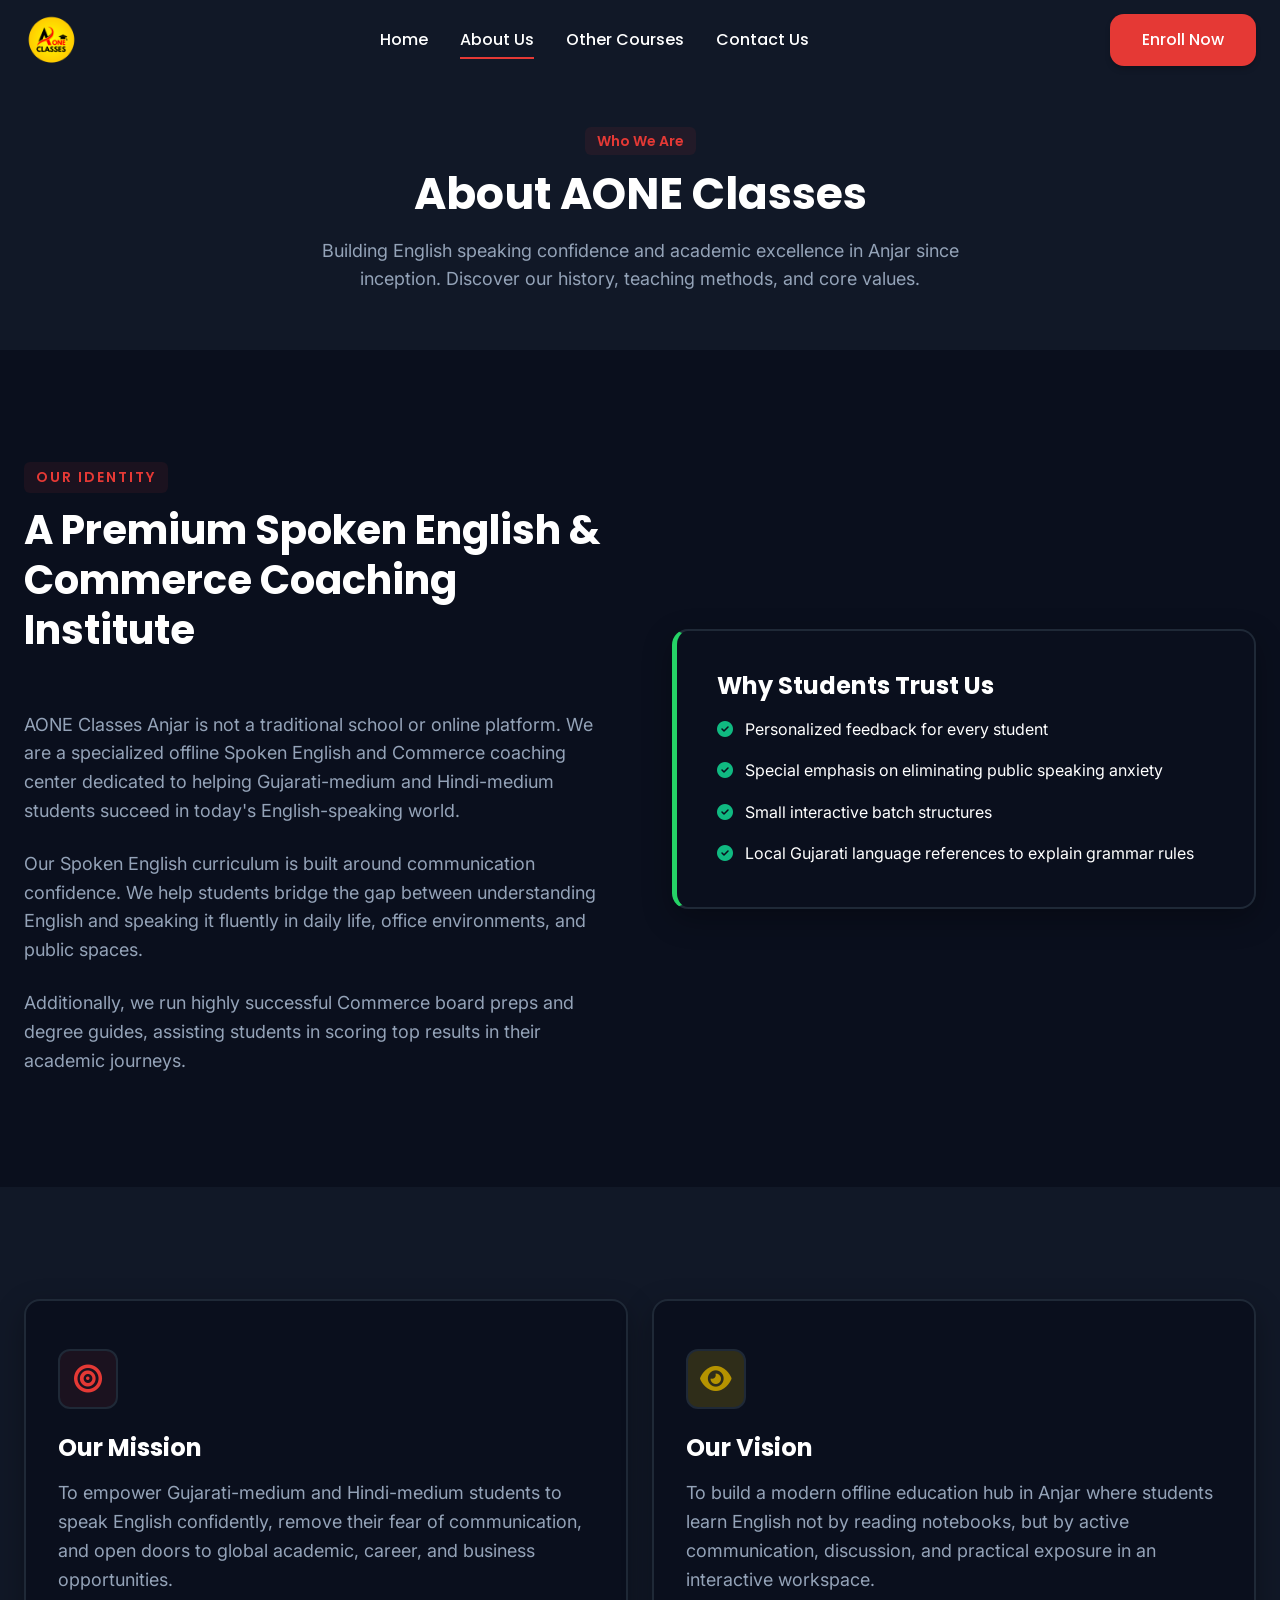
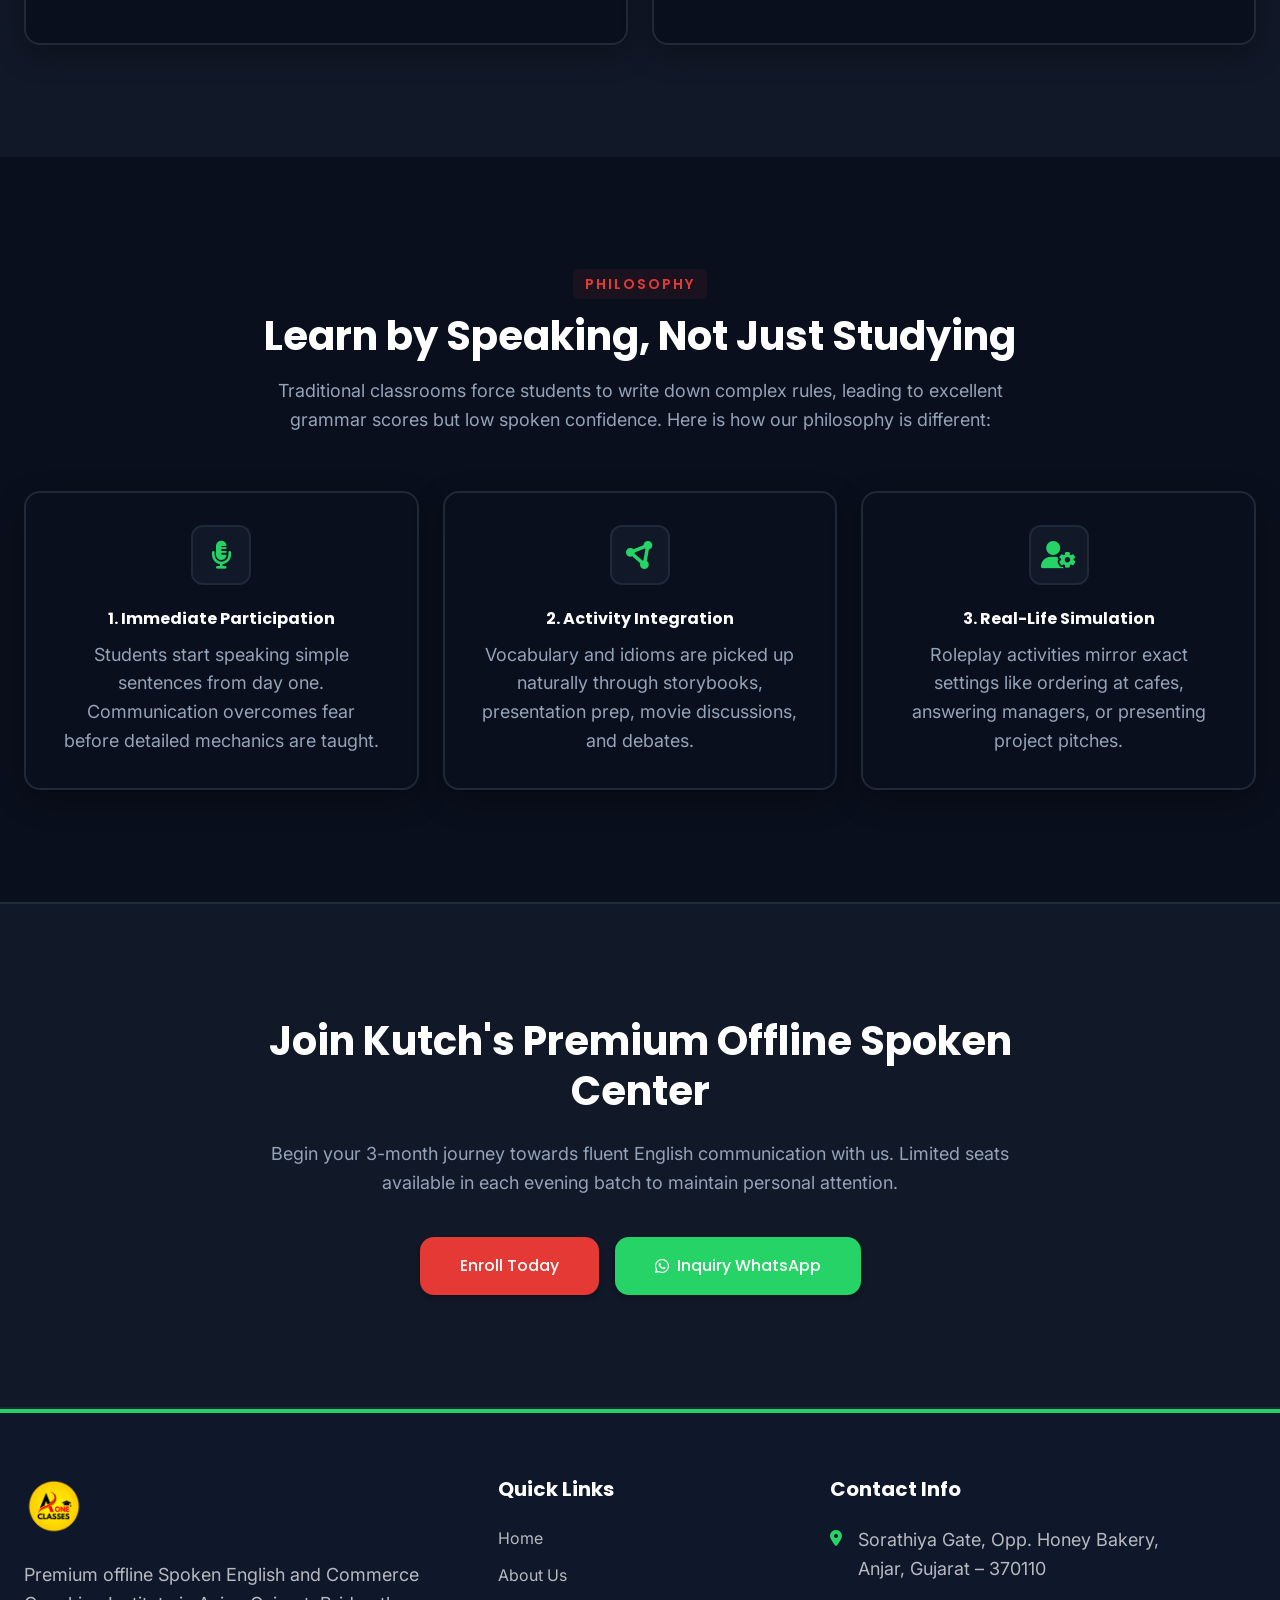
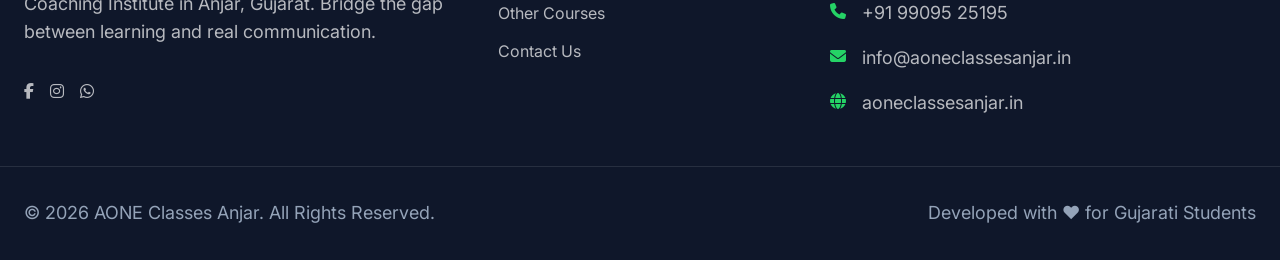
==== commit 121ac432: "Update colors on all HTML pages to resolve low contrast inline-styles and set dark navy theme consis" ====
--- a/about.html
+++ b/about.html
@@ -144,10 +144,10 @@
   </section>
 
   <!-- CTA Box Section -->
-  <section class="section-padding" style="background-color: var(--color-primary); color: var(--color-bg-white);">
+  <section class="section-padding" style="background-color: var(--color-bg-light); color: var(--color-text-main); border-top: 2px solid var(--color-border); border-bottom: 2px solid var(--color-border);">
     <div class="container text-center reveal" style="max-width: 800px;">
-      <h2 style="color: var(--color-bg-white); margin-bottom: 1.5rem;">Join Kutch's Premium Offline Spoken Center</h2>
-      <p style="color: rgba(255, 255, 255, 0.8); margin-bottom: 2.5rem;">Begin your 3-month journey towards fluent English communication with us. Limited seats available in each evening batch to maintain personal attention.</p>
+      <h2 style="color: var(--color-text-main); margin-bottom: 1.5rem;">Join Kutch's Premium Offline Spoken Center</h2>
+      <p style="color: var(--color-text-sub); margin-bottom: 2.5rem;">Begin your 3-month journey towards fluent English communication with us. Limited seats available in each evening batch to maintain personal attention.</p>
       <div class="btn-group" style="justify-content: center;">
         <a href="contact.html" class="btn btn-primary" style="padding: 1rem 2.5rem;">Enroll Today</a>
         <a href="https://wa.me/+919909525195?text=Hello%20Sir%20%F0%9F%91%8B%20%20I%20am%20interested%20in%20the%203-Month%20Spoken%20English%20Course.%20%20Could%20you%20please%20share%20the%20course%20details,%20fees,%20batch%20timings,%20and%20admission%20process?%20%20Thank%20you." class="btn btn-whatsapp" target="_blank" style="padding: 1rem 2.5rem;">
--- a/style.css
+++ b/style.css
@@ -7,27 +7,27 @@
 
 /* --- Design Tokens / Variables --- */
 :root {
-  --color-primary: #111827;       /* Dark Navy */
-  --color-secondary: #FFD700;     /* Yellow Accent */
+  --color-primary: #0F172A;       /* Dark Navy */
+  --color-secondary: #25D366;     /* Green Accent (WhatsApp Green) */
   --color-cta: #E53935;           /* Red CTA */
-  --color-cta-hover: #C62828;     /* Darker Red */
-  --color-yellow-hover: #E6C200;  /* Darker Yellow */
-  --color-bg-white: #FFFFFF;
-  --color-bg-light: #EEF2F6;      /* Light Gray alternate background */
-  --color-text-main: #0F172A;     /* Navy Text */
-  --color-text-sub: #1E293B;      /* Gray Text */
-  --color-border: #94A3B8;
+  --color-cta-hover: #D32F2F;     /* Darker Red */
+  --color-yellow-hover: #128C7E;  /* Darker Green */
+  --color-bg-white: #0A0F1D;      /* Deep Dark Background */
+  --color-bg-light: #111827;      /* Secondary Dark Background */
+  --color-text-main: #FFFFFF;     /* White Text */
+  --color-text-sub: #94A3B8;      /* Light Slate Text (Subtext) */
+  --color-border: #1F2937;        /* Dark Border */
   
   /* Fonts */
   --font-headings: 'Poppins', sans-serif;
   --font-body: 'Inter', sans-serif;
   
   /* Shadows */
-  --shadow-sm: 0 4px 6px -1px rgba(0, 0, 0, 0.05), 0 2px 4px -1px rgba(0, 0, 0, 0.03);
-  --shadow-md: 0 10px 30px rgba(0, 0, 0, 0.08);
-  --shadow-lg: 0 20px 40px rgba(17, 24, 39, 0.12);
-  --shadow-yellow: 0 10px 30px rgba(255, 215, 0, 0.25);
-  --shadow-red: 0 10px 30px rgba(229, 57, 53, 0.25);
+  --shadow-sm: 0 4px 6px -1px rgba(0, 0, 0, 0.2), 0 2px 4px -1px rgba(0, 0, 0, 0.1);
+  --shadow-md: 0 10px 30px rgba(0, 0, 0, 0.3);
+  --shadow-lg: 0 20px 40px rgba(0, 0, 0, 0.4);
+  --shadow-yellow: 0 10px 30px rgba(37, 211, 102, 0.2);
+  --shadow-red: 0 10px 30px rgba(229, 57, 53, 0.2);
   
   /* Transitions */
   --transition-fast: 150ms cubic-bezier(0.4, 0, 0.2, 1);
@@ -65,7 +65,7 @@
   font-family: var(--font-headings);
   font-weight: 700;
   line-height: 1.25;
-  color: var(--color-primary);
+  color: var(--color-text-main);
 }
 
 p {
@@ -183,7 +183,7 @@
 
 .btn-primary {
   background-color: var(--color-cta);
-  color: var(--color-bg-white);
+  color: #FFFFFF;
   box-shadow: var(--shadow-sm);
 }
 
@@ -195,7 +195,7 @@
 
 .btn-secondary {
   background-color: var(--color-secondary);
-  color: var(--color-primary);
+  color: #FFFFFF;
   box-shadow: var(--shadow-sm);
 }
 
@@ -207,12 +207,12 @@
 
 .btn-outline {
   background-color: transparent;
-  color: var(--color-primary);
-  border: 2px solid var(--color-primary);
+  color: var(--color-text-main);
+  border: 2px solid var(--color-text-main);
 }
 
 .btn-outline:hover {
-  background-color: var(--color-primary);
+  background-color: var(--color-text-main);
   color: var(--color-bg-white);
 }
 
@@ -240,10 +240,10 @@
 }
 
 .header-scrolled {
-  background-color: rgba(255, 255, 255, 0.85);
+  background-color: rgba(10, 15, 29, 0.85);
   backdrop-filter: blur(10px);
   -webkit-backdrop-filter: blur(10px);
-  box-shadow: 0 4px 20px rgba(0, 0, 0, 0.05);
+  box-shadow: 0 4px 20px rgba(0, 0, 0, 0.2);
   border-bottom: 1px solid var(--color-border);
 }
 
@@ -257,7 +257,7 @@
   font-family: var(--font-headings);
   font-weight: 700;
   font-size: 1.5rem;
-  color: var(--color-primary);
+  color: var(--color-text-main);
   display: flex;
   align-items: center;
   gap: 0.5rem;
@@ -297,7 +297,7 @@
   font-family: var(--font-headings);
   font-weight: 500;
   font-size: 1rem;
-  color: var(--color-primary);
+  color: var(--color-text-main);
   position: relative;
   padding: 0.5rem 0;
 }
@@ -349,7 +349,7 @@
   display: block;
   width: 100%;
   height: 3px;
-  background-color: var(--color-primary);
+  background-color: var(--color-text-main);
   border-radius: 2px;
   transition: var(--transition-normal);
 }
@@ -406,7 +406,7 @@
   font-family: var(--font-headings);
   font-size: 1.25rem;
   font-weight: 600;
-  color: var(--color-primary);
+  color: var(--color-text-main);
 }
 
 .mobile-nav-link:hover,
@@ -462,7 +462,7 @@
   font-size: 1.75rem;
   margin-bottom: 1.5rem;
   transition: var(--transition-normal);
-  color: var(--color-primary);
+  color: var(--color-secondary);
 }
 
 .card:hover .icon-box {
@@ -477,7 +477,7 @@
   padding-bottom: 4rem;
   overflow: hidden;
   position: relative;
-  background: linear-gradient(135deg, #FFFFFF 0%, var(--color-bg-light) 100%);
+  background: linear-gradient(135deg, var(--color-bg-white) 0%, var(--color-bg-light) 100%);
 }
 
 @media (min-width: 1024px) {
@@ -534,7 +534,7 @@
   gap: 0.5rem;
   font-size: 0.875rem;
   font-weight: 500;
-  color: var(--color-primary);
+  color: var(--color-text-main);
   background-color: var(--color-bg-white);
   padding: 0.4rem 0.8rem;
   border-radius: 30px;
@@ -633,7 +633,7 @@
   font-family: var(--font-headings);
   font-weight: 600;
   font-size: 0.875rem;
-  color: var(--color-primary);
+  color: var(--color-text-main);
 }
 
 @keyframes float {
@@ -673,14 +673,15 @@
 
 /* --- Stats Grid --- */
 .stats-bar {
-  background-color: var(--color-primary);
-  color: var(--color-bg-white);
+  background-color: var(--color-bg-light);
+  color: var(--color-text-main);
   padding: 3rem 1.5rem;
   border-radius: 24px;
   margin-top: -3rem;
   position: relative;
   z-index: 10;
   box-shadow: var(--shadow-lg);
+  border: 2px solid var(--color-border);
 }
 
 .stats-grid {
@@ -739,7 +740,7 @@
 .faq-question h4 {
   font-size: 1.125rem;
   font-weight: 600;
-  color: var(--color-primary);
+  color: var(--color-text-main);
   transition: var(--transition-normal);
 }
 
@@ -964,7 +965,7 @@
   font-family: var(--font-headings);
   font-weight: 500;
   margin-bottom: 0.5rem;
-  color: var(--color-primary);
+  color: var(--color-text-main);
 }
 
 .form-control {
@@ -1107,7 +1108,7 @@
 
 .footer-col h3,
 .footer-col h4 {
-  color: var(--color-bg-white);
+  color: var(--color-text-main);
   font-size: 1.25rem;
 }
 
@@ -1201,12 +1202,12 @@
 
 .mobile-action-call {
   background-color: var(--color-primary);
-  color: var(--color-bg-white);
+  color: #FFFFFF;
 }
 
 .mobile-action-whatsapp {
   background-color: #25D366; /* WhatsApp Green */
-  color: var(--color-bg-white);
+  color: #FFFFFF;
 }
 
 /* Make sure scrolling has extra space on mobile to account for the sticky bar */
@@ -1269,7 +1270,7 @@
 
 .activity-icon {
   font-size: 1.5rem;
-  color: var(--color-primary);
+  color: var(--color-secondary);
   background-color: var(--color-bg-light);
   width: 48px;
   height: 48px;
@@ -1386,7 +1387,7 @@
 .about-slide-details h5 {
   font-size: 0.95rem;
   font-weight: 600;
-  color: var(--color-primary);
+  color: var(--color-text-main);
 }
 
 .about-slide-details span {
@@ -1462,7 +1463,7 @@
 .struggle-text {
   font-weight: 500;
   font-size: 1rem;
-  color: var(--color-primary);
+  color: var(--color-text-main);
 }
 
 /* Solutions / How AONE Helps */
@@ -1509,7 +1510,7 @@
 .solution-text-container h4 {
   font-size: 1.05rem;
   margin-bottom: 0.15rem;
-  color: var(--color-primary);
+  color: var(--color-text-main);
 }
 
 .solution-text-container p {
@@ -1540,7 +1541,7 @@
   border-radius: 50%;
   background-color: var(--color-bg-white);
   border: 2px solid var(--color-border);
-  color: var(--color-primary);
+  color: var(--color-text-main);
   display: flex;
   align-items: center;
   justify-content: center;
@@ -1553,7 +1554,7 @@
 
 .about-carousel-arrow:hover {
   background-color: var(--color-cta);
-  color: var(--color-bg-white);
+  color: #FFFFFF;
   border-color: var(--color-cta);
   transform: translateY(-50%) scale(1.08);
   box-shadow: var(--shadow-red);
@@ -1608,7 +1609,7 @@
   font-family: var(--font-headings);
   font-weight: 600;
   font-size: 1.05rem;
-  color: var(--color-primary);
+  color: var(--color-text-main);
 }
 
 .about-features-list .list-content span {
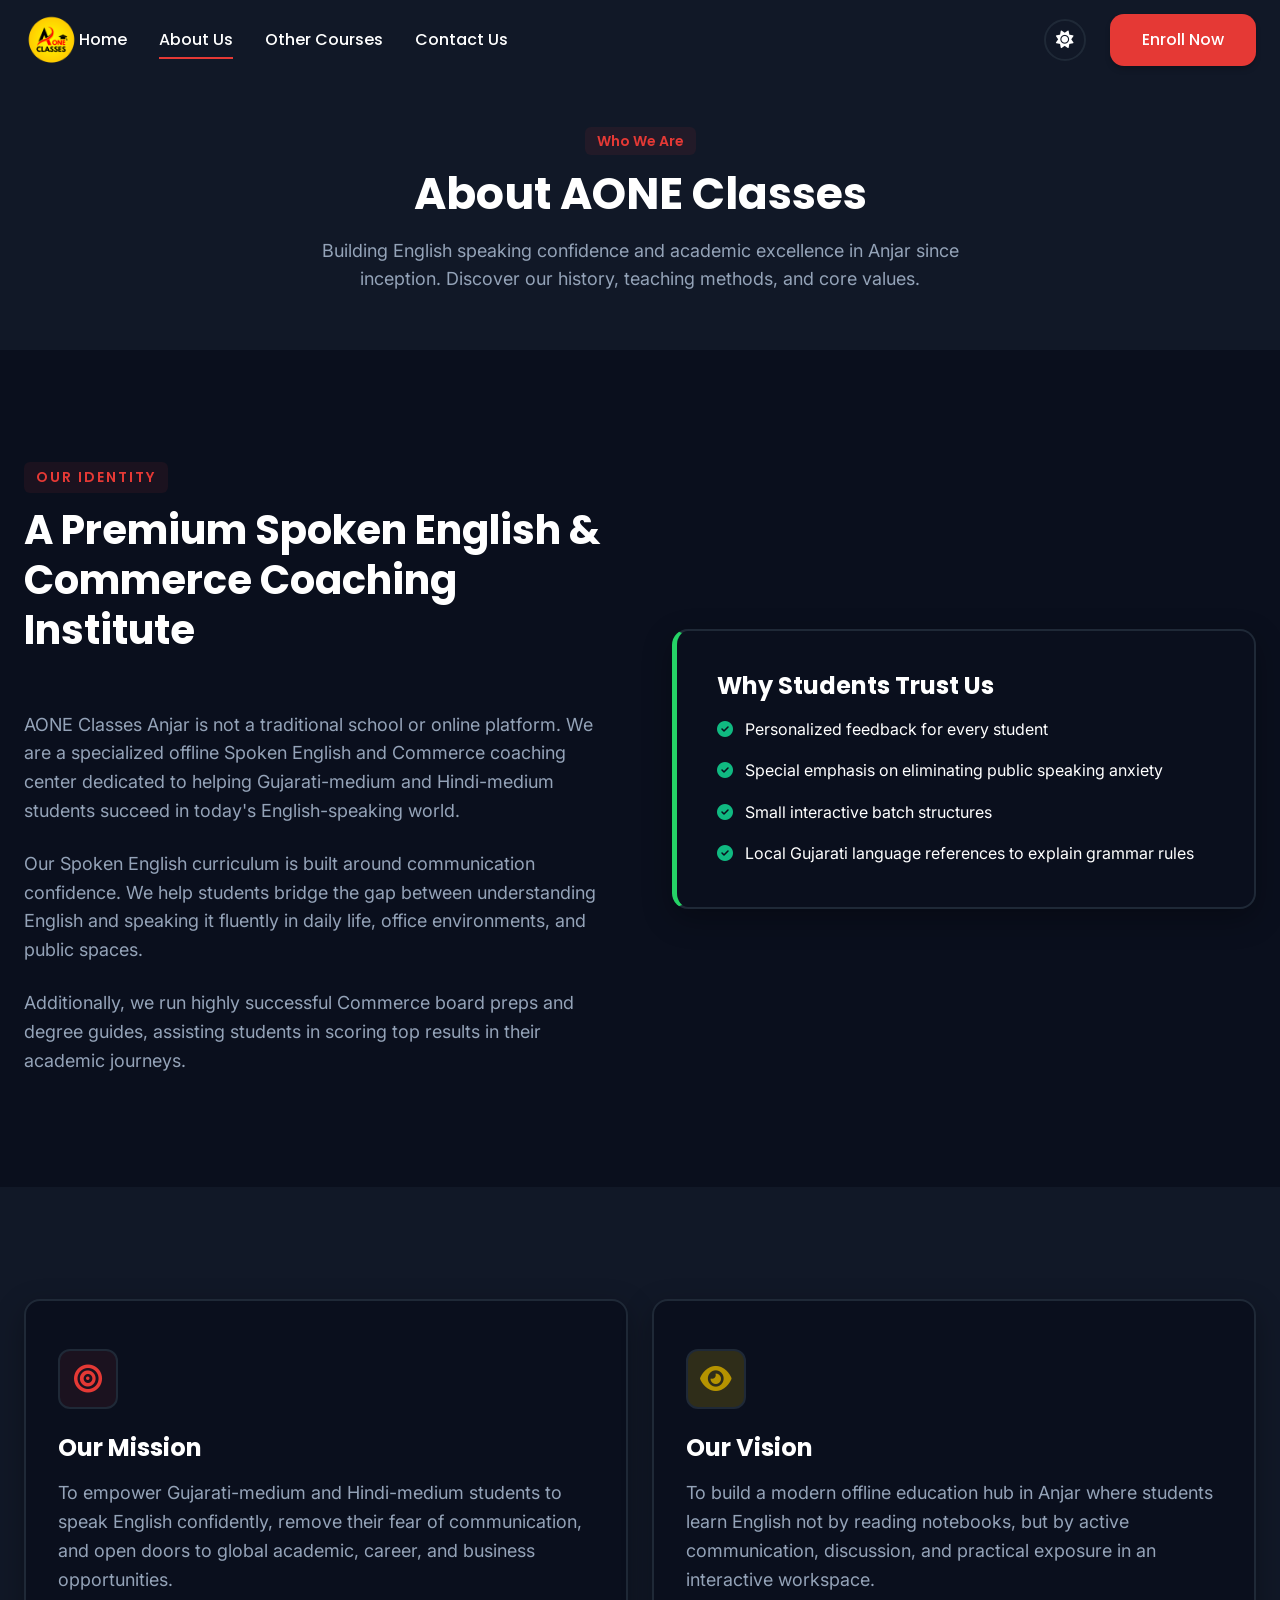
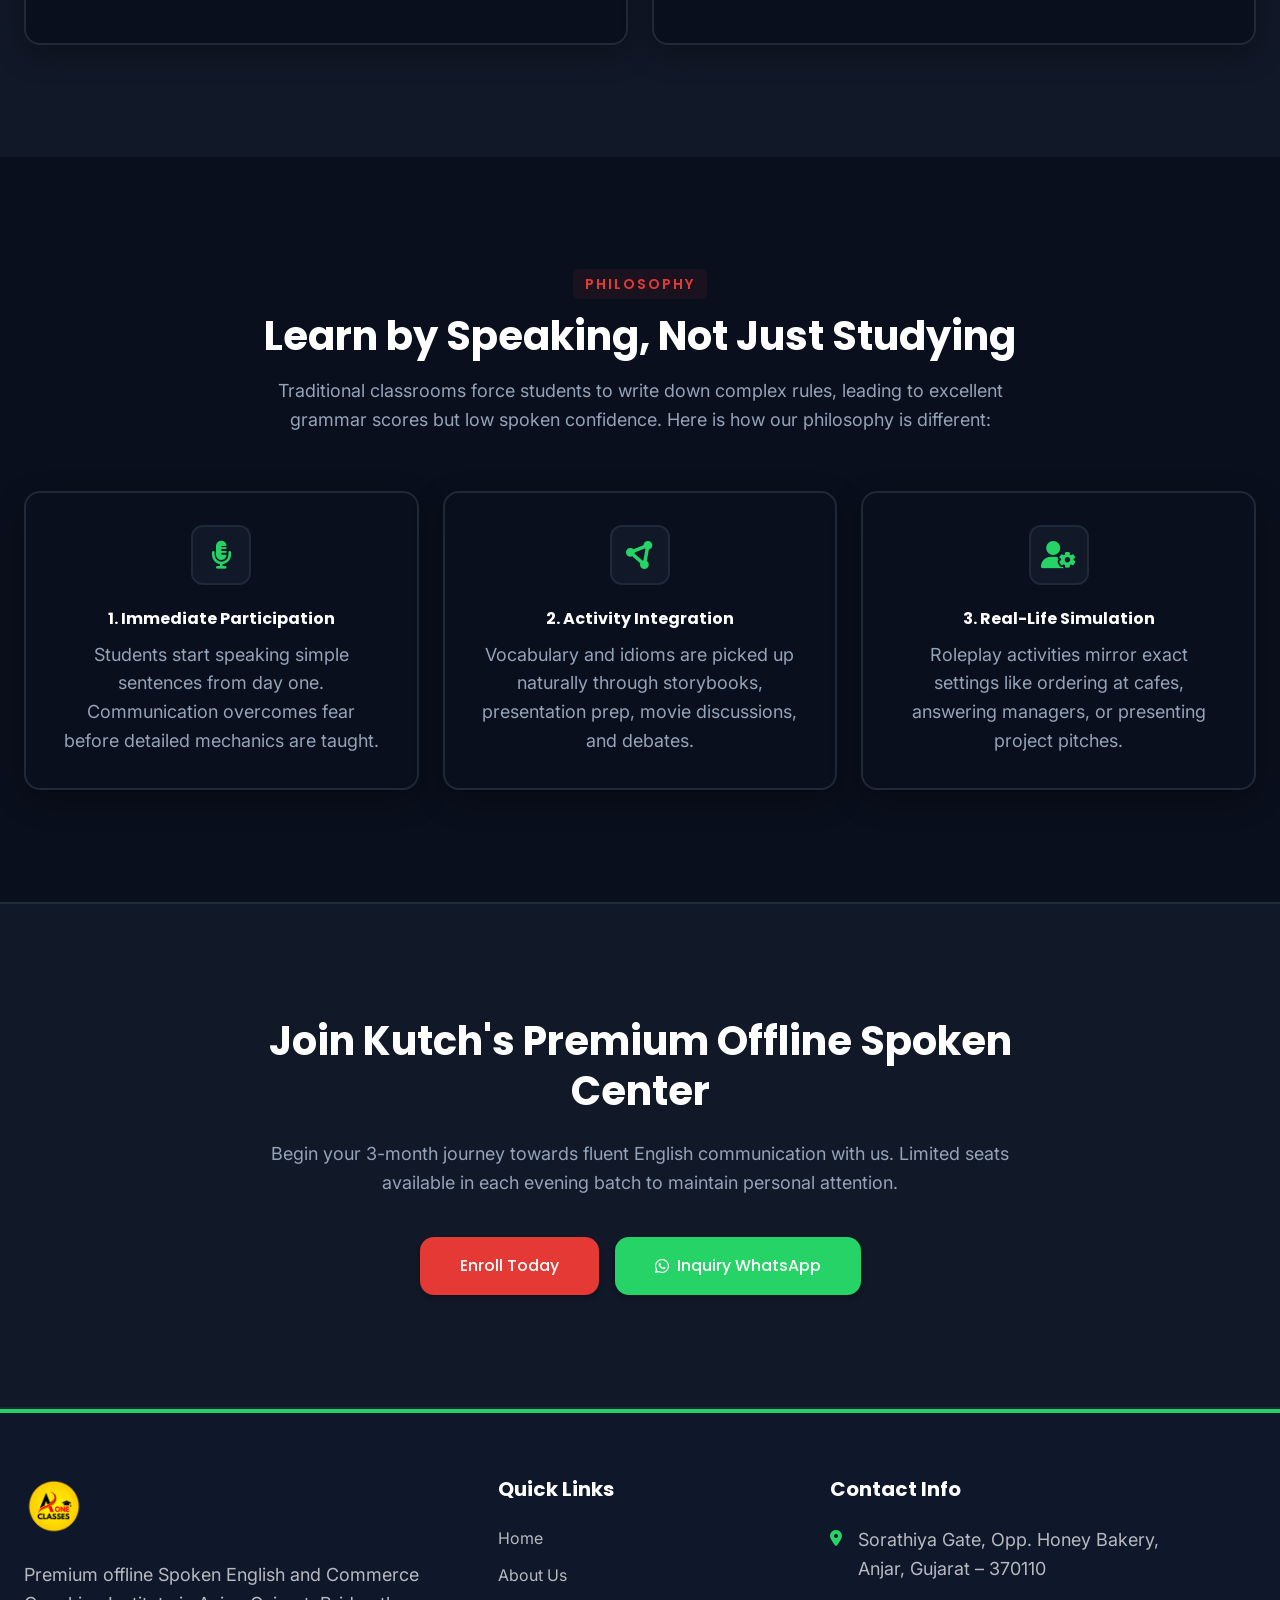
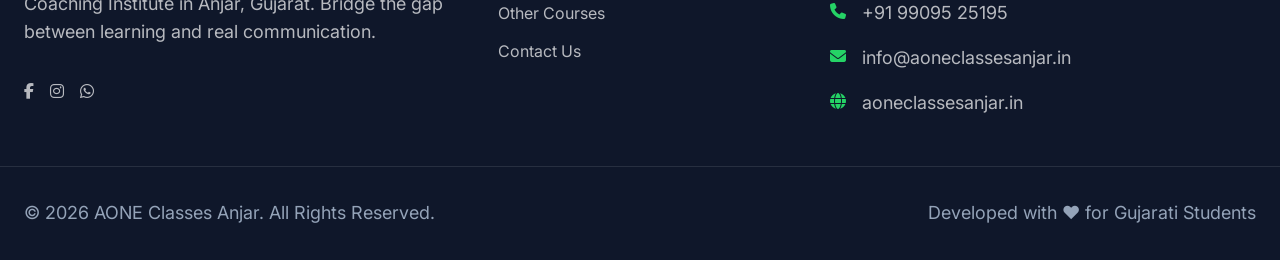
==== commit 16d6e125: "Add a premium light/dark mode theme toggle button to all pages with smooth localStorage transitions" ====
--- a/about.html
+++ b/about.html
@@ -11,6 +11,11 @@
   
   <!-- Global & Component Styles -->
   <link rel="stylesheet" href="style.css">
+  <script>
+    if (localStorage.getItem('theme') === 'light') {
+      document.documentElement.classList.add('light-mode');
+    }
+  </script>
 </head>
 <body>
 
@@ -27,6 +32,10 @@
         <li><a href="courses.html" class="nav-link">Other Courses</a></li>
         <li><a href="contact.html" class="nav-link">Contact Us</a></li>
       </ul>
+      
+      <button class="theme-toggle-btn" id="themeToggleBtn" aria-label="Toggle Theme">
+        <i class="fa-solid fa-sun" id="themeToggleIcon"></i>
+      </button>
       
       <div class="nav-cta">
         <a href="contact.html" class="btn btn-primary">Enroll Now</a>
--- a/style.css
+++ b/style.css
@@ -1625,3 +1625,137 @@
     align-items: baseline;
   }
 }
+
+/* --- Theme Toggle Switch --- */
+:root.light-mode {
+  --color-primary: #111827;       /* Dark Navy */
+  --color-secondary: #FFD700;     /* Yellow Accent */
+  --color-cta: #E53935;           /* Red CTA */
+  --color-cta-hover: #C62828;     /* Darker Red */
+  --color-yellow-hover: #E6C200;  /* Darker Yellow */
+  --color-bg-white: #FFFFFF;
+  --color-bg-light: #EEF2F6;      /* Light Gray alternate background */
+  --color-text-main: #0F172A;     /* Navy Text */
+  --color-text-sub: #1E293B;      /* Gray Text */
+  --color-border: #94A3B8;
+  
+  --shadow-sm: 0 4px 6px -1px rgba(0, 0, 0, 0.05), 0 2px 4px -1px rgba(0, 0, 0, 0.03);
+  --shadow-md: 0 10px 30px rgba(0, 0, 0, 0.08);
+  --shadow-lg: 0 20px 40px rgba(17, 24, 39, 0.12);
+  --shadow-yellow: 0 10px 30px rgba(255, 215, 0, 0.25);
+  --shadow-red: 0 10px 30px rgba(229, 57, 53, 0.25);
+}
+
+/* Specific elements needing class-based color changes in Light Mode */
+:root.light-mode .header-scrolled {
+  background-color: rgba(255, 255, 255, 0.85);
+  box-shadow: 0 4px 20px rgba(0, 0, 0, 0.05);
+}
+
+:root.light-mode .btn-primary {
+  color: var(--color-bg-white);
+}
+
+:root.light-mode .btn-secondary {
+  color: var(--color-primary);
+}
+
+:root.light-mode .btn-outline {
+  color: var(--color-primary);
+  border-color: var(--color-primary);
+}
+
+:root.light-mode .btn-outline:hover {
+  background-color: var(--color-primary);
+  color: var(--color-bg-white);
+}
+
+:root.light-mode .mobile-action-call {
+  color: var(--color-bg-white);
+}
+
+:root.light-mode .mobile-action-whatsapp {
+  color: var(--color-bg-white);
+}
+
+:root.light-mode .stats-bar {
+  background-color: var(--color-primary);
+  color: var(--color-bg-white);
+  border: none;
+}
+
+:root.light-mode .footer-col h3,
+:root.light-mode .footer-col h4 {
+  color: var(--color-bg-white);
+}
+
+:root.light-mode .activity-icon {
+  color: var(--color-primary);
+}
+
+:root.light-mode .activity-card:hover .activity-icon {
+  color: var(--color-primary);
+}
+
+:root.light-mode .about-slide-avatar {
+  color: var(--color-primary);
+}
+
+:root.light-mode .testimonial-avatar {
+  color: var(--color-primary);
+}
+
+:root.light-mode .about-carousel-arrow {
+  color: var(--color-primary);
+}
+
+:root.light-mode .about-carousel-arrow:hover {
+  color: var(--color-bg-white);
+}
+
+:root.light-mode .course-card[style*="var(--color-bg-light)"] {
+  background-color: var(--color-primary) !important;
+  color: var(--color-bg-white) !important;
+}
+
+:root.light-mode .course-card[style*="var(--color-bg-light)"] h3,
+:root.light-mode .course-card[style*="var(--color-bg-light)"] p,
+:root.light-mode .course-card[style*="var(--color-bg-light)"] li {
+  color: var(--color-bg-white) !important;
+}
+
+.theme-toggle-btn {
+  background: transparent;
+  border: 2px solid var(--color-border);
+  color: var(--color-text-main);
+  width: 42px;
+  height: 42px;
+  border-radius: 50%;
+  cursor: pointer;
+  display: flex;
+  align-items: center;
+  justify-content: center;
+  transition: var(--transition-normal);
+  font-size: 1.1rem;
+}
+
+.theme-toggle-btn:hover {
+  background-color: var(--color-bg-light);
+  transform: scale(1.08);
+  border-color: var(--color-secondary);
+  color: var(--color-secondary);
+}
+
+@media (min-width: 1024px) {
+  .theme-toggle-btn {
+    margin-left: auto;
+    margin-right: 1.5rem;
+  }
+}
+
+@media (max-width: 1023px) {
+  .theme-toggle-btn {
+    margin-left: auto;
+    margin-right: 1rem;
+  }
+}
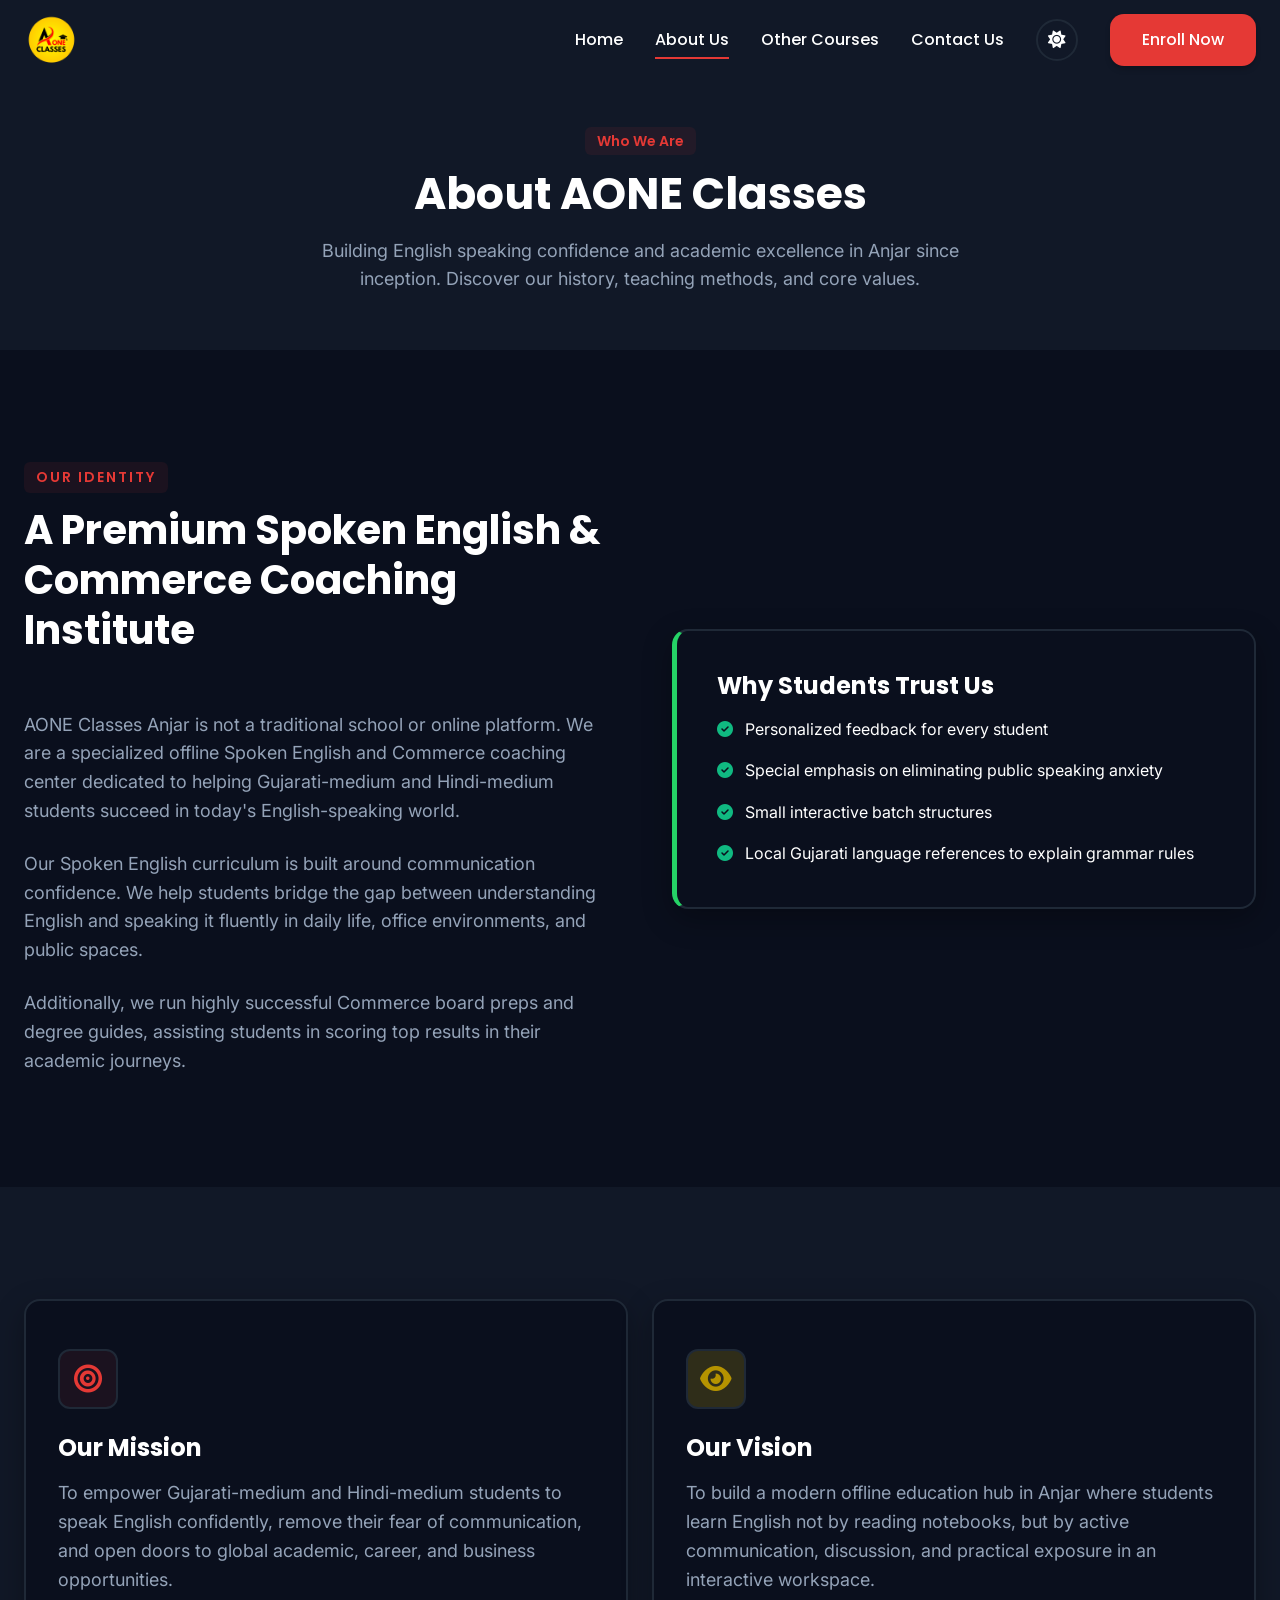
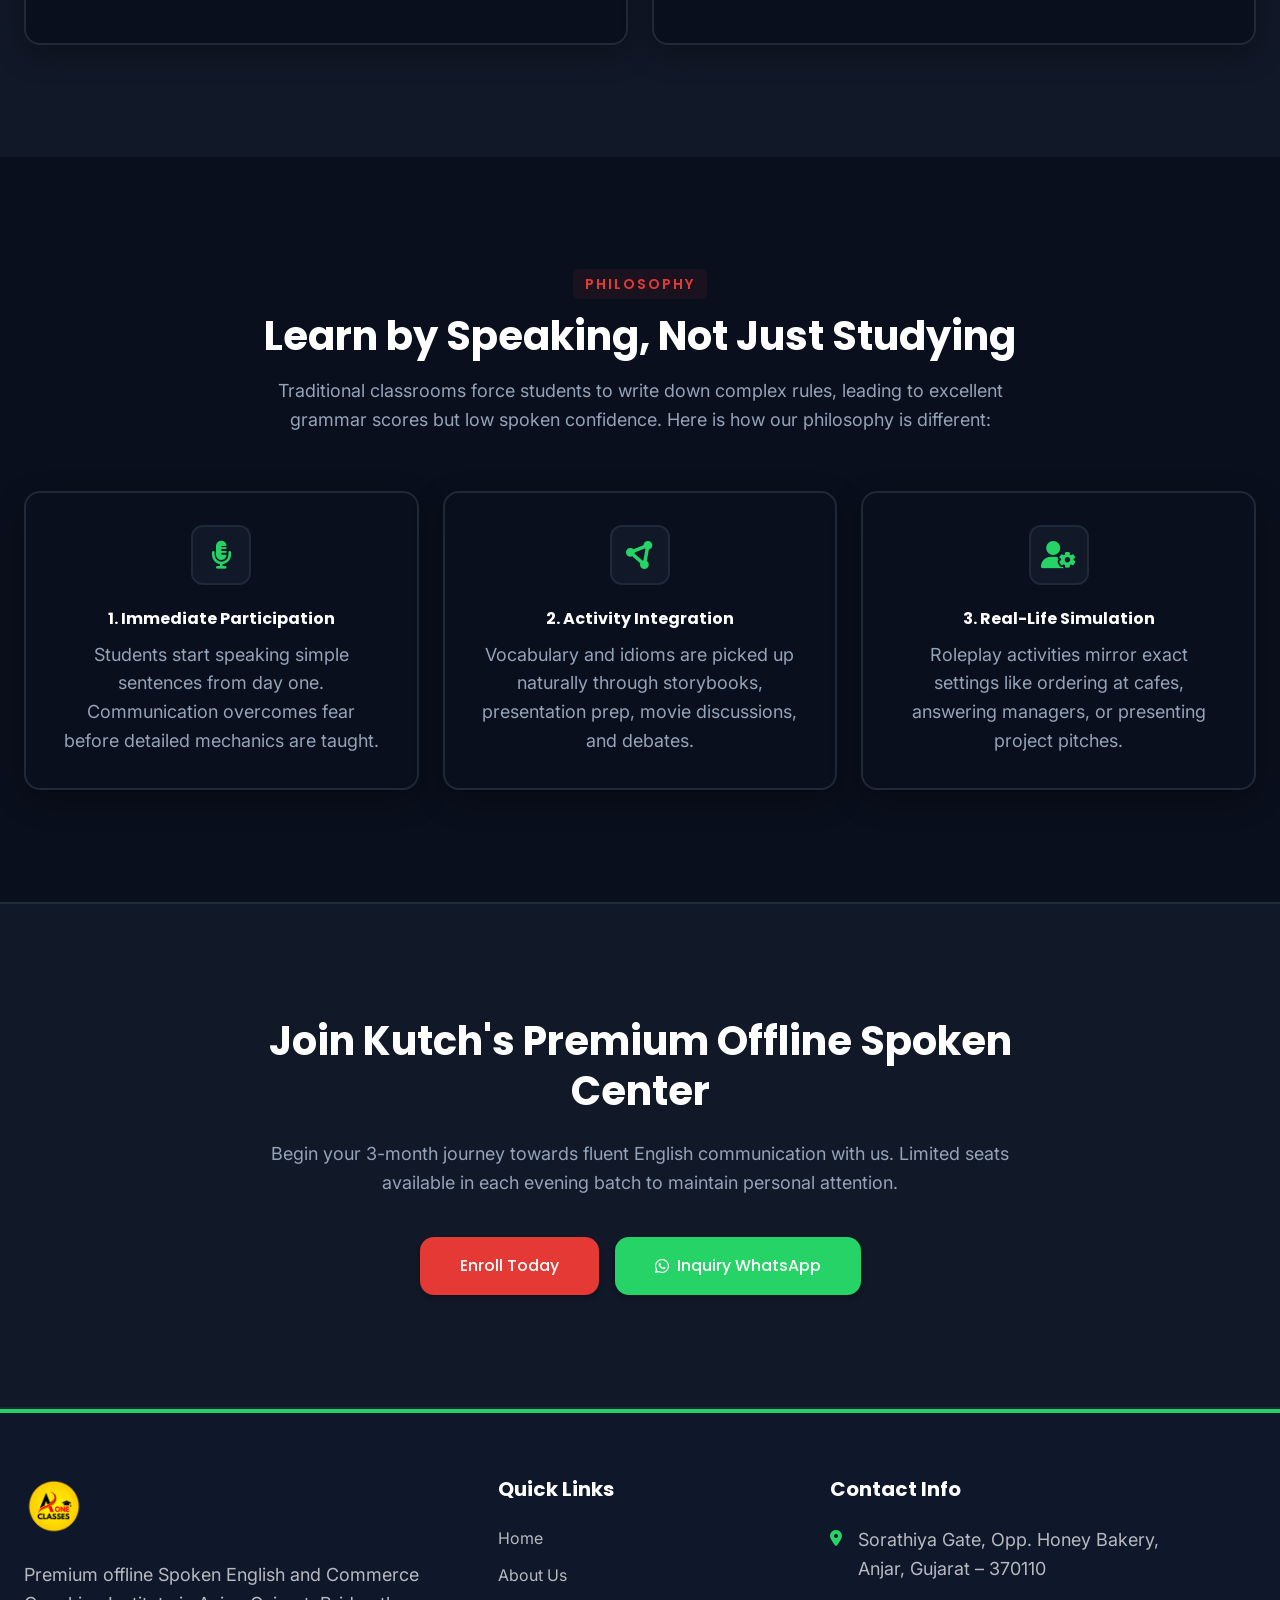
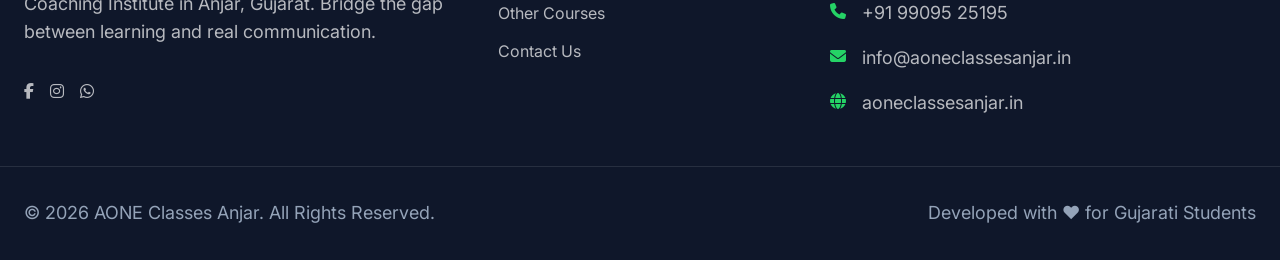
==== commit 62b92cf3: "Fix layout: group navigation links with action buttons on the right side of the navbar on desktop" ====
--- a/about.html
+++ b/about.html
@@ -26,26 +26,28 @@
         <img src="assets/logo.png" alt="AONE Classes Logo">
       </a>
       
-      <ul class="nav-links">
-        <li><a href="index.html" class="nav-link">Home</a></li>
-        <li><a href="about.html" class="nav-link active">About Us</a></li>
-        <li><a href="courses.html" class="nav-link">Other Courses</a></li>
-        <li><a href="contact.html" class="nav-link">Contact Us</a></li>
-      </ul>
-      
-      <button class="theme-toggle-btn" id="themeToggleBtn" aria-label="Toggle Theme">
-        <i class="fa-solid fa-sun" id="themeToggleIcon"></i>
-      </button>
-      
-      <div class="nav-cta">
-        <a href="contact.html" class="btn btn-primary">Enroll Now</a>
-      </div>
-      
-      <button class="menu-btn" aria-label="Toggle Menu" id="mobileMenuBtn">
-        <span></span>
-        <span></span>
-        <span></span>
-      </button>
+      <div class="nav-right">
+        <ul class="nav-links">
+          <li><a href="index.html" class="nav-link">Home</a></li>
+          <li><a href="about.html" class="nav-link active">About Us</a></li>
+          <li><a href="courses.html" class="nav-link">Other Courses</a></li>
+          <li><a href="contact.html" class="nav-link">Contact Us</a></li>
+        </ul>
+        
+        <button class="theme-toggle-btn" id="themeToggleBtn" aria-label="Toggle Theme">
+          <i class="fa-solid fa-sun" id="themeToggleIcon"></i>
+        </button>
+        
+        <div class="nav-cta">
+          <a href="contact.html" class="btn btn-primary">Enroll Now</a>
+        </div>
+        
+        <button class="menu-btn" aria-label="Toggle Menu" id="mobileMenuBtn">
+          <span></span>
+          <span></span>
+          <span></span>
+        </button>
+      </div>
     </div>
   </header>
 
--- a/style.css
+++ b/style.css
@@ -1746,16 +1746,17 @@
   color: var(--color-secondary);
 }
 
+/* --- Navigation Right Wrapper --- */
+.nav-right {
+  display: flex;
+  align-items: center;
+  gap: 1rem;
+  margin-left: auto; /* Push everything in .nav-right to the right side of the container */
+}
+
 @media (min-width: 1024px) {
-  .theme-toggle-btn {
-    margin-left: auto;
-    margin-right: 1.5rem;
-  }
-}
-
-@media (max-width: 1023px) {
-  .theme-toggle-btn {
-    margin-left: auto;
-    margin-right: 1rem;
-  }
-}
+  .nav-right {
+    gap: 2rem;
+  }
+}
+
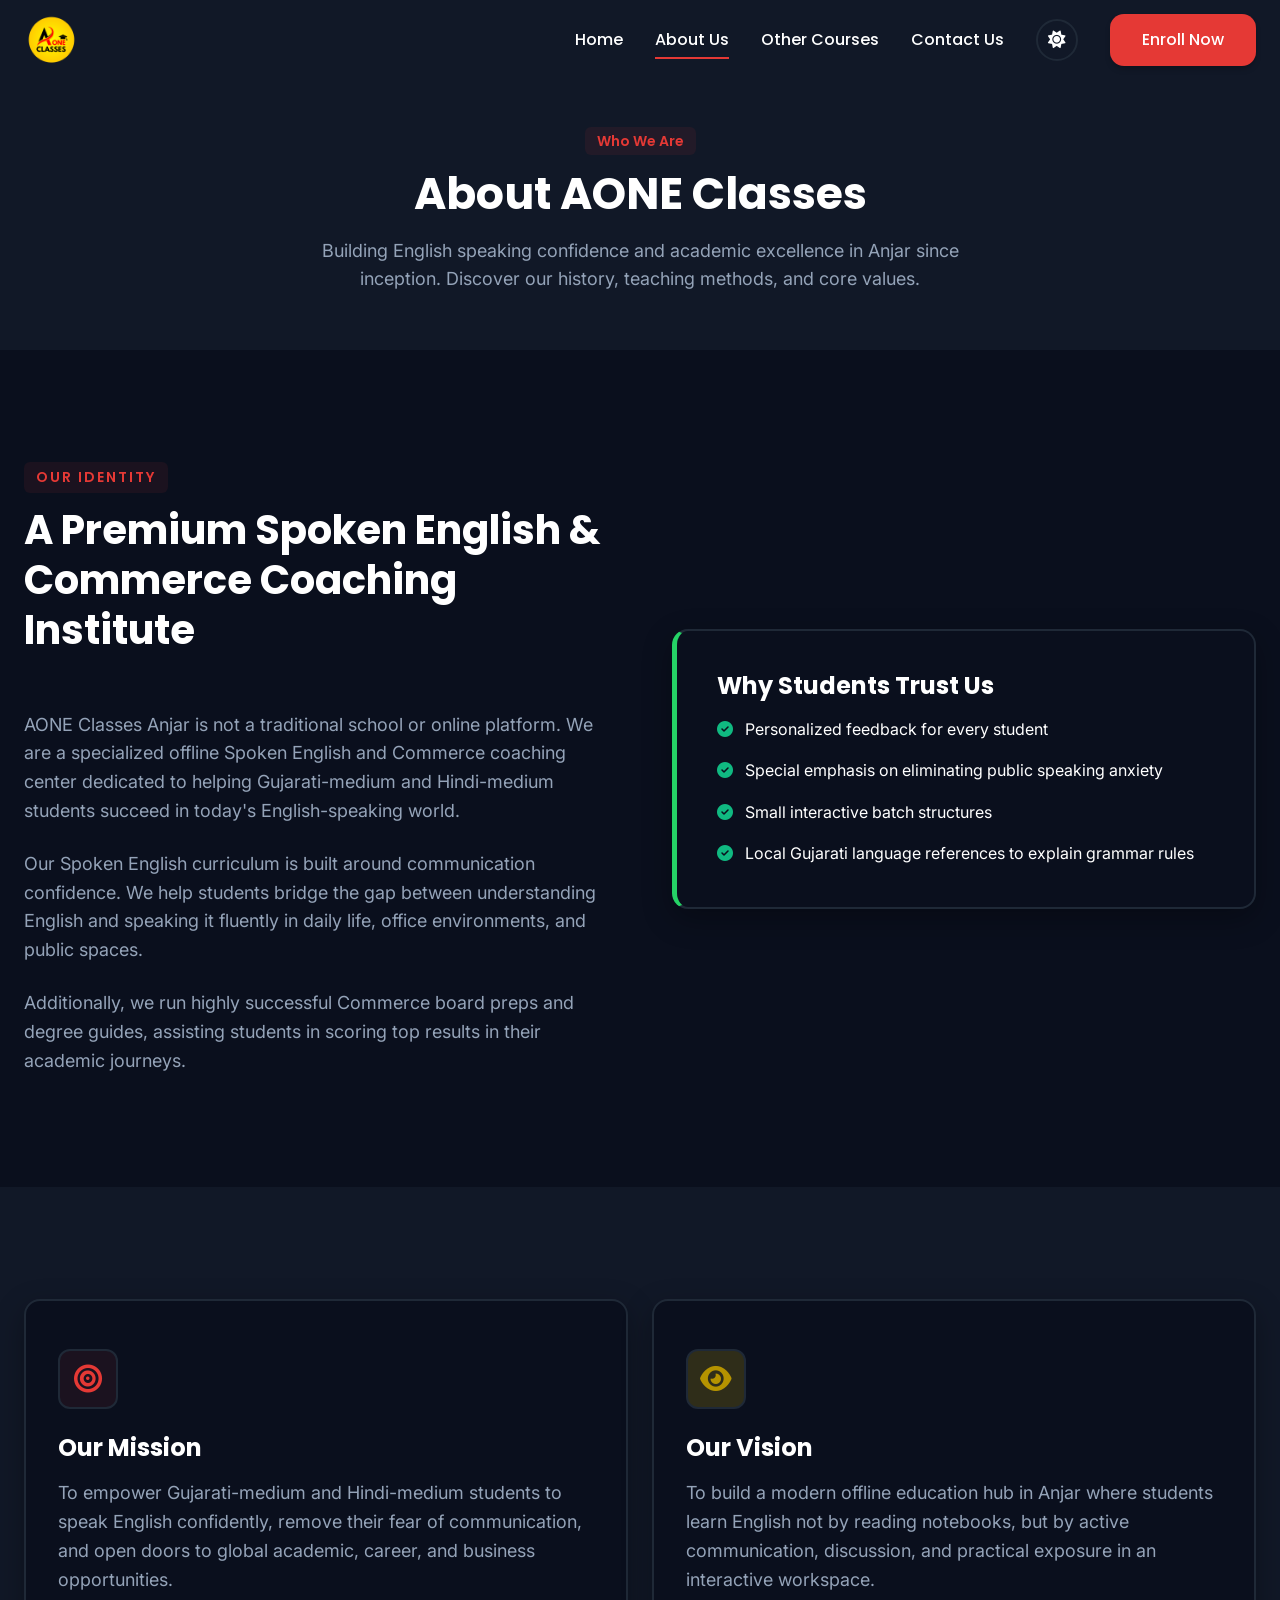
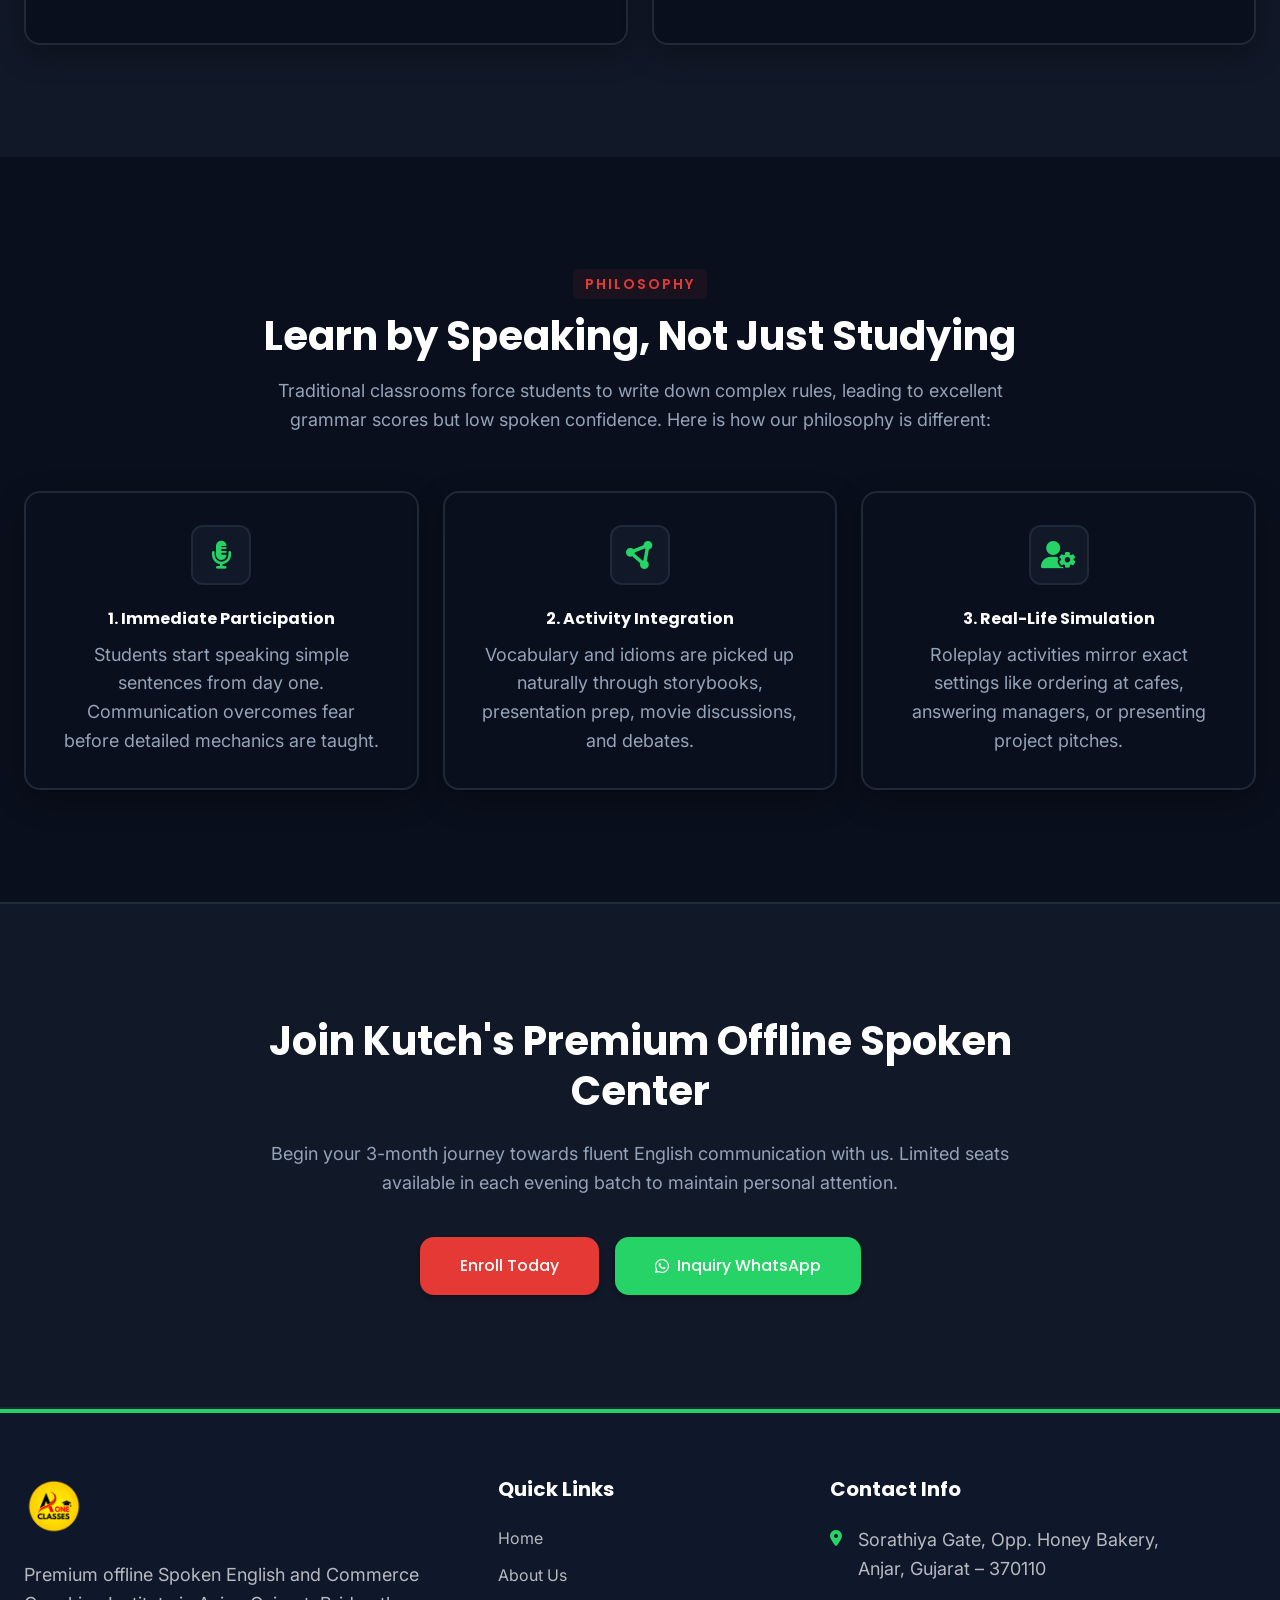
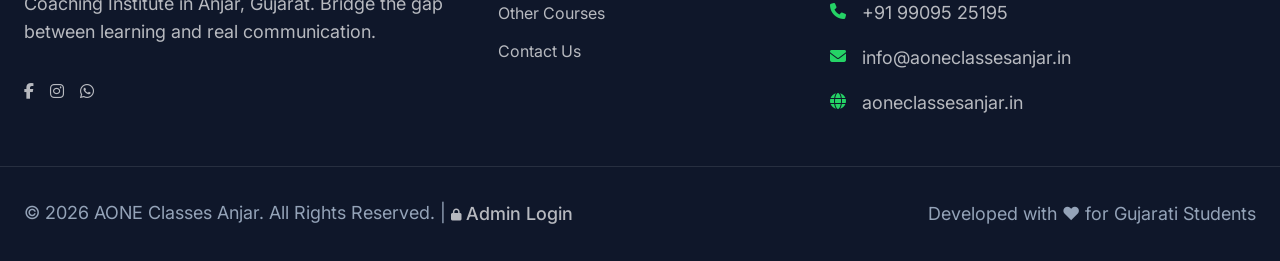
==== commit 878b5126: "Add secure Admin Login link to about.html footer bottom" ====
--- a/about.html
+++ b/about.html
@@ -220,7 +220,7 @@
     </div>
 
     <div class="container footer-bottom">
-      <p>&copy; 2026 AONE Classes Anjar. All Rights Reserved.</p>
+      <p>&copy; 2026 AONE Classes Anjar. All Rights Reserved. | <a href="admin.html" class="footer-link" style="font-weight: 500; display: inline-flex; align-items: center; gap: 0.25rem;"><i class="fa-solid fa-lock" style="font-size: 0.75rem;"></i>Admin Login</a></p>
       <p>Developed with ❤️ for Gujarati Students</p>
     </div>
   </footer>
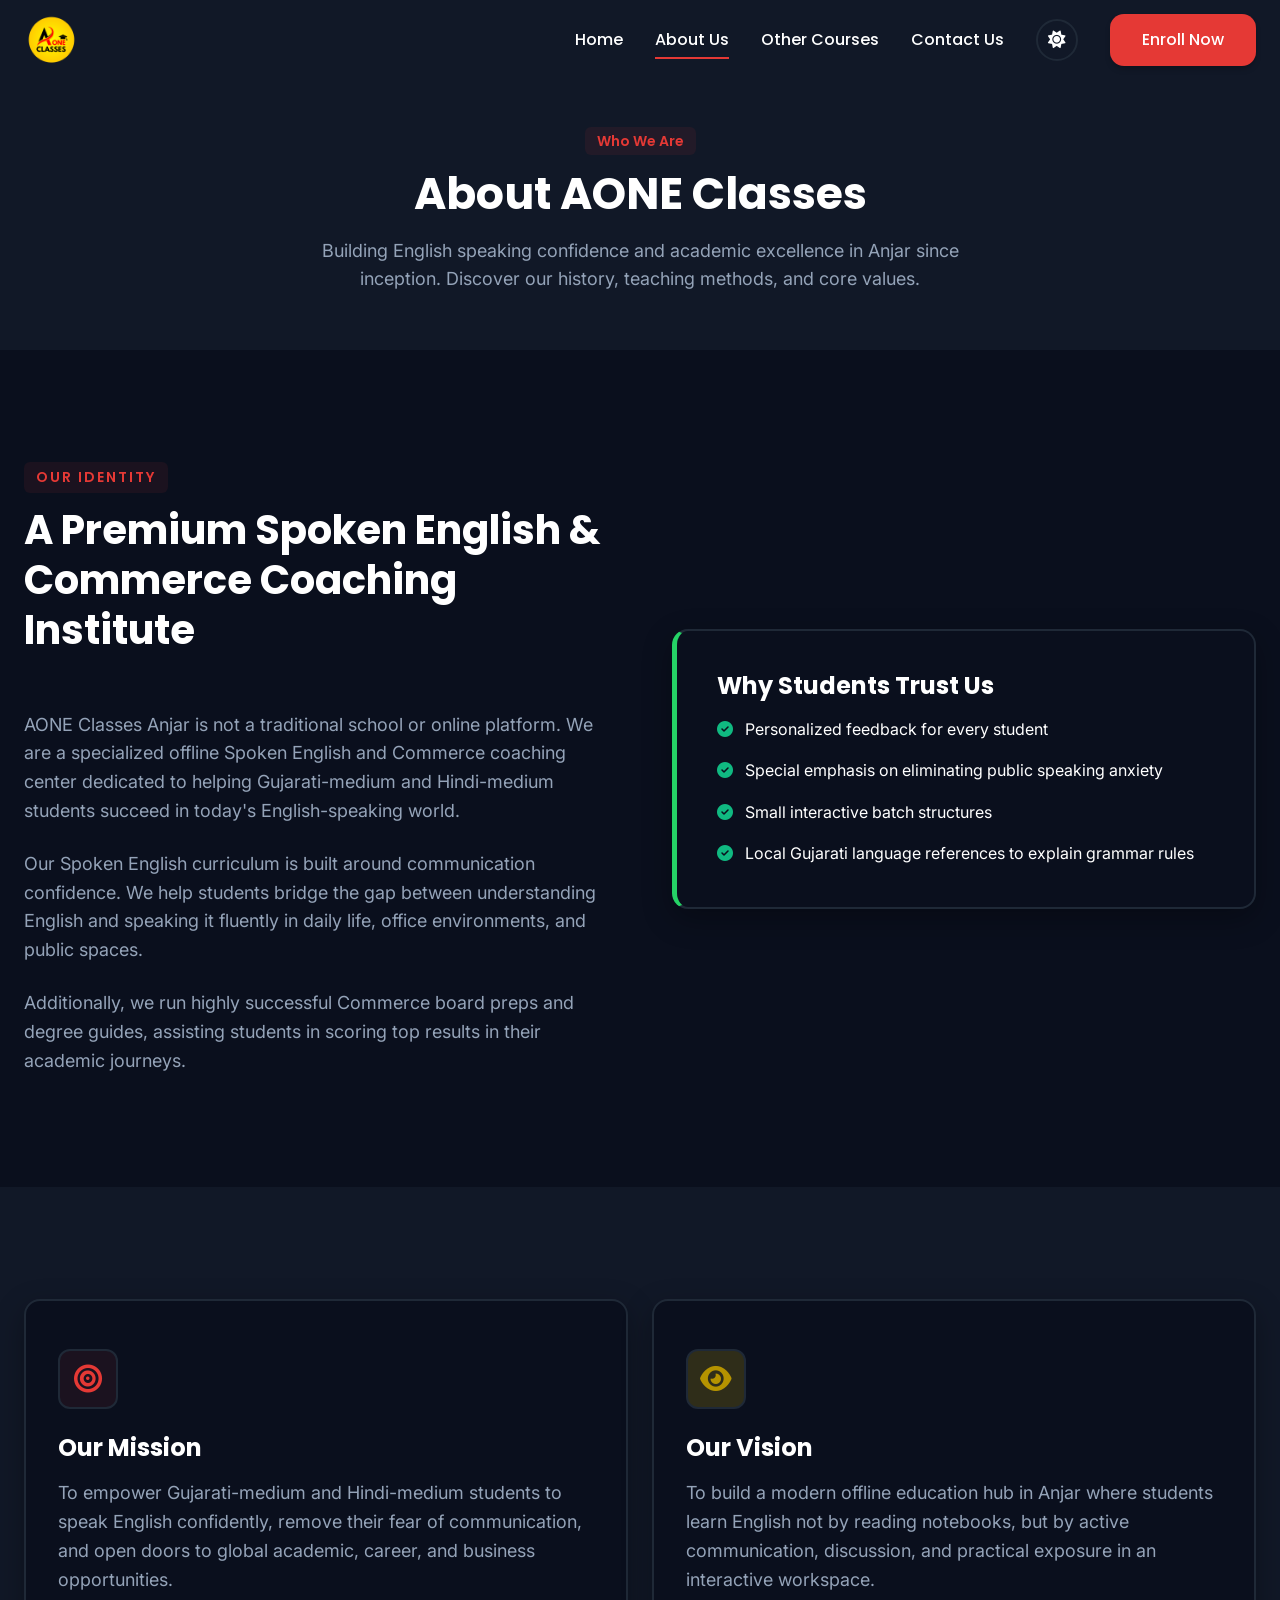
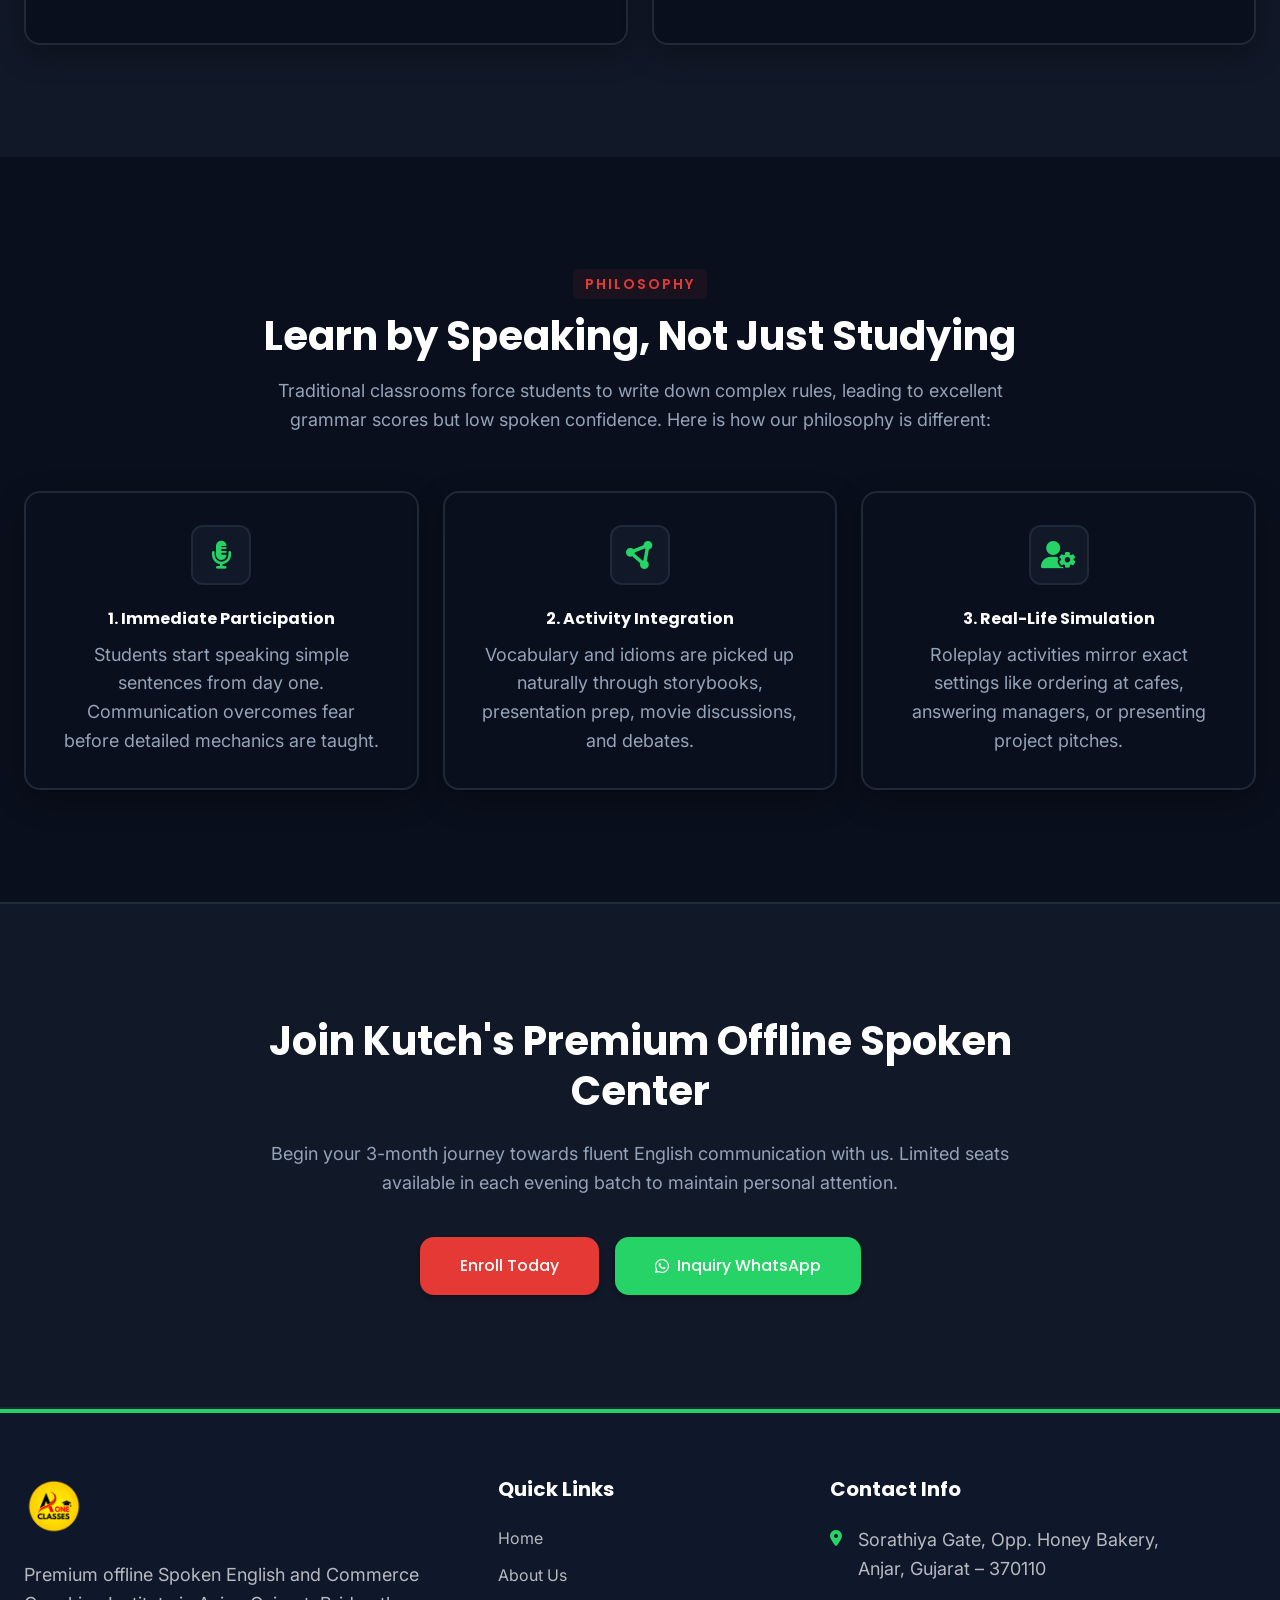
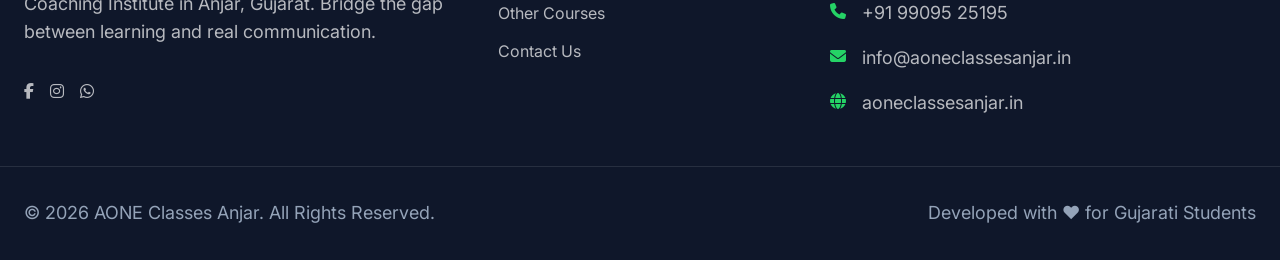
==== commit c2a134fe: "Add Admin Portal access link at the bottom of the Contact Us page" ====
--- a/about.html
+++ b/about.html
@@ -220,7 +220,7 @@
     </div>
 
     <div class="container footer-bottom">
-      <p>&copy; 2026 AONE Classes Anjar. All Rights Reserved. | <a href="admin.html" class="footer-link" style="font-weight: 500; display: inline-flex; align-items: center; gap: 0.25rem;"><i class="fa-solid fa-lock" style="font-size: 0.75rem;"></i>Admin Login</a></p>
+      <p>&copy; 2026 AONE Classes Anjar. All Rights Reserved.</p>
       <p>Developed with ❤️ for Gujarati Students</p>
     </div>
   </footer>
